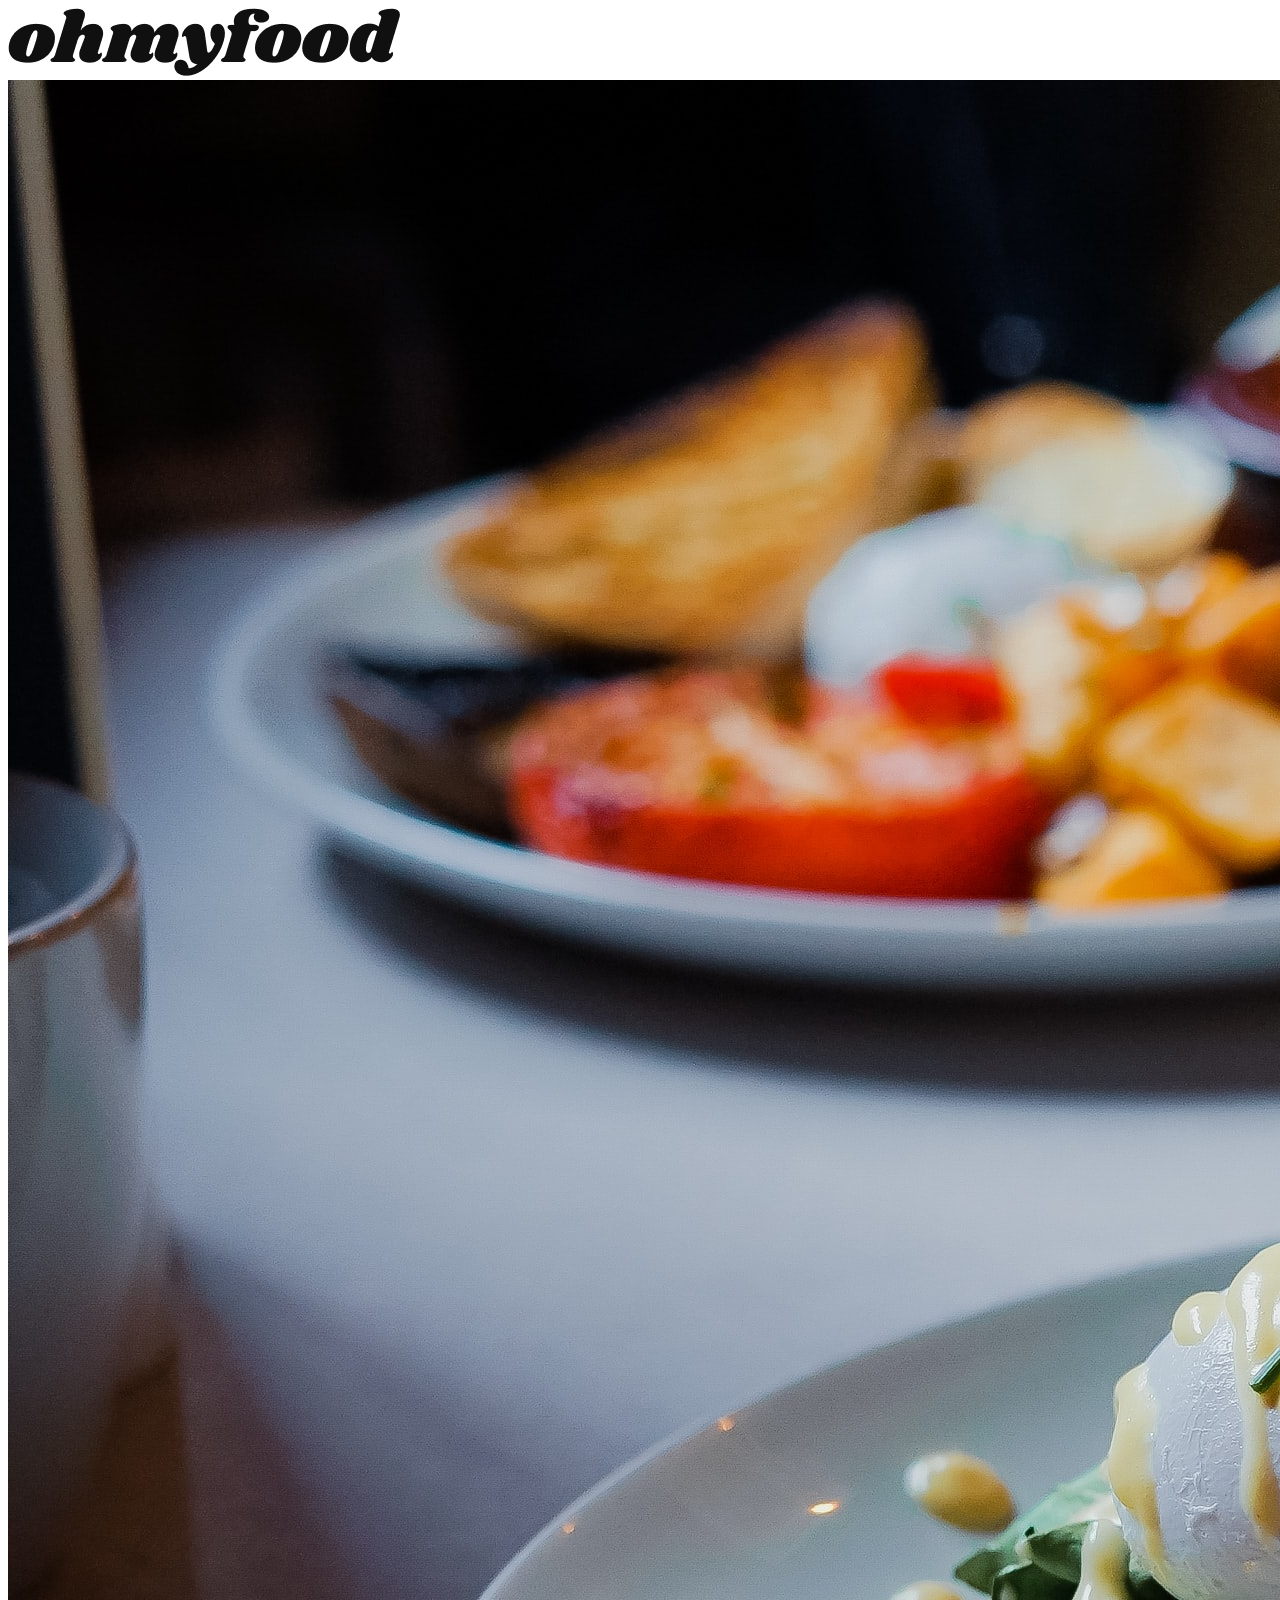
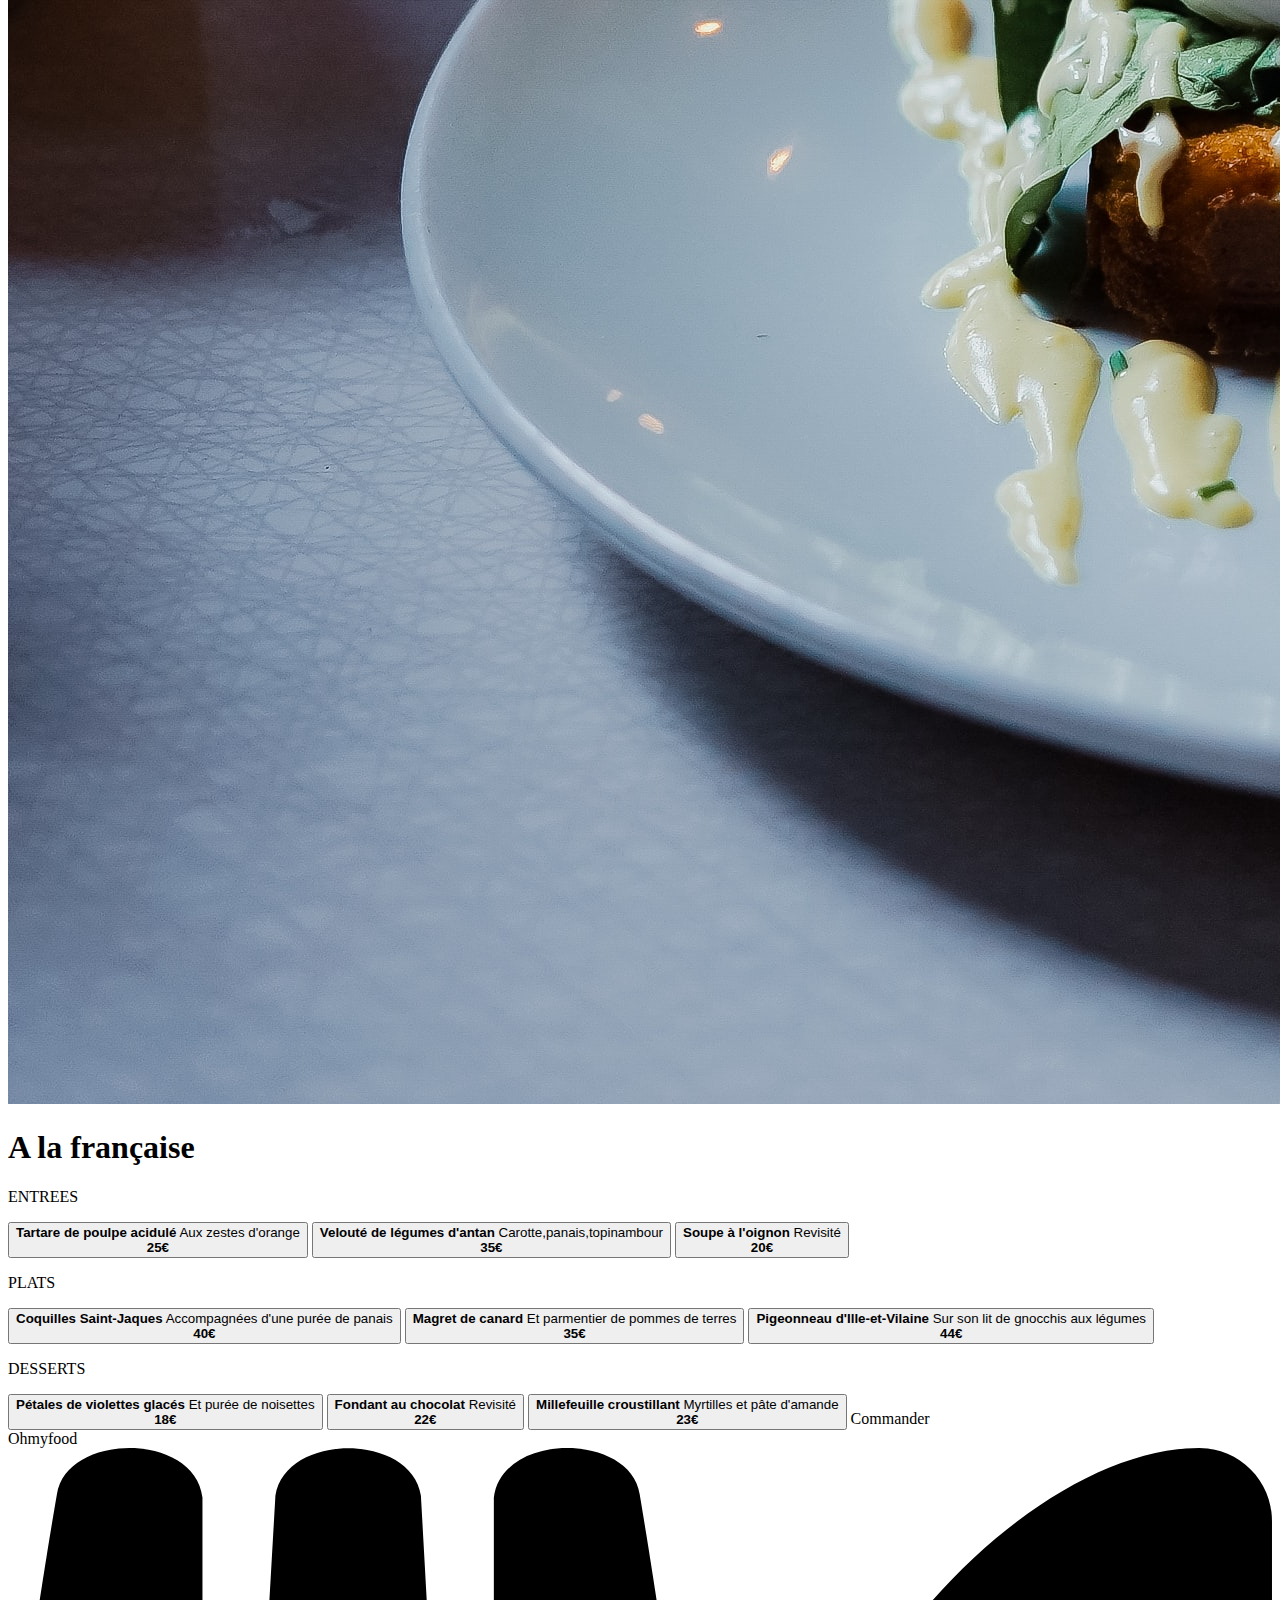
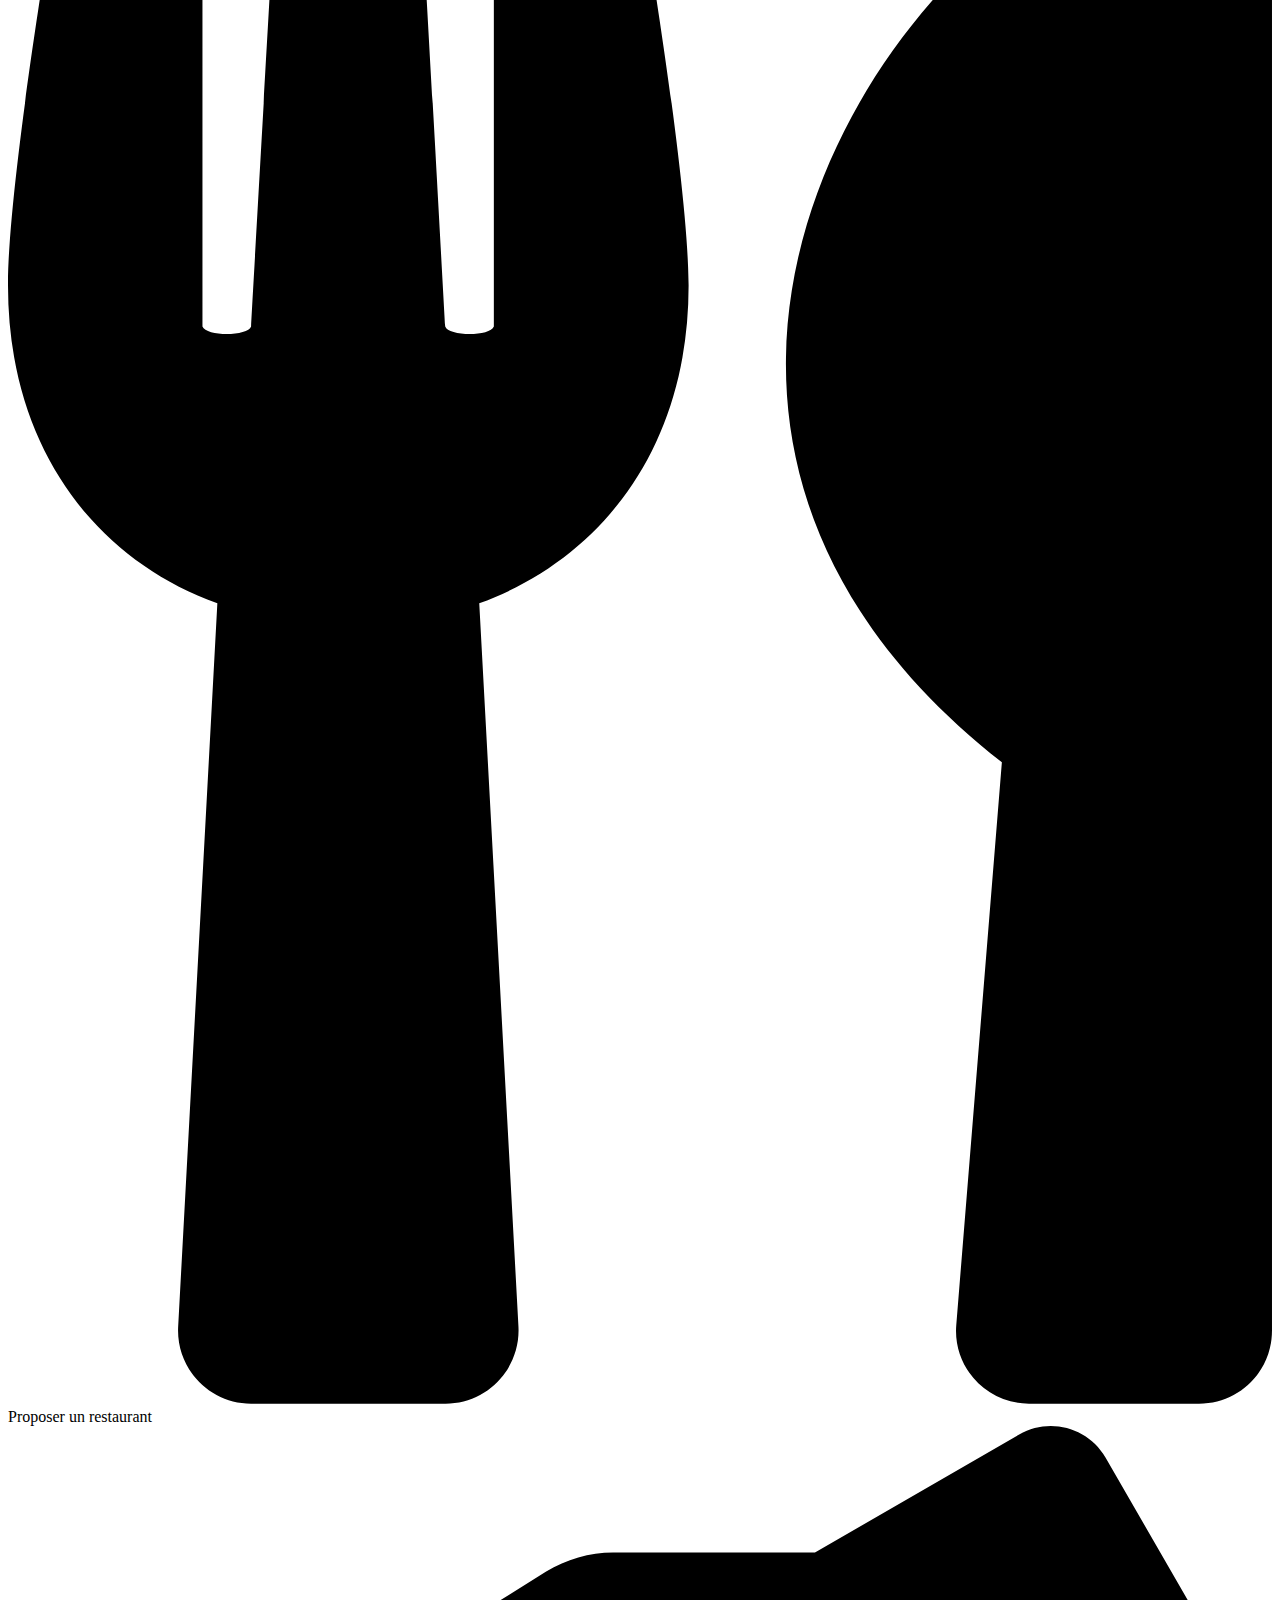
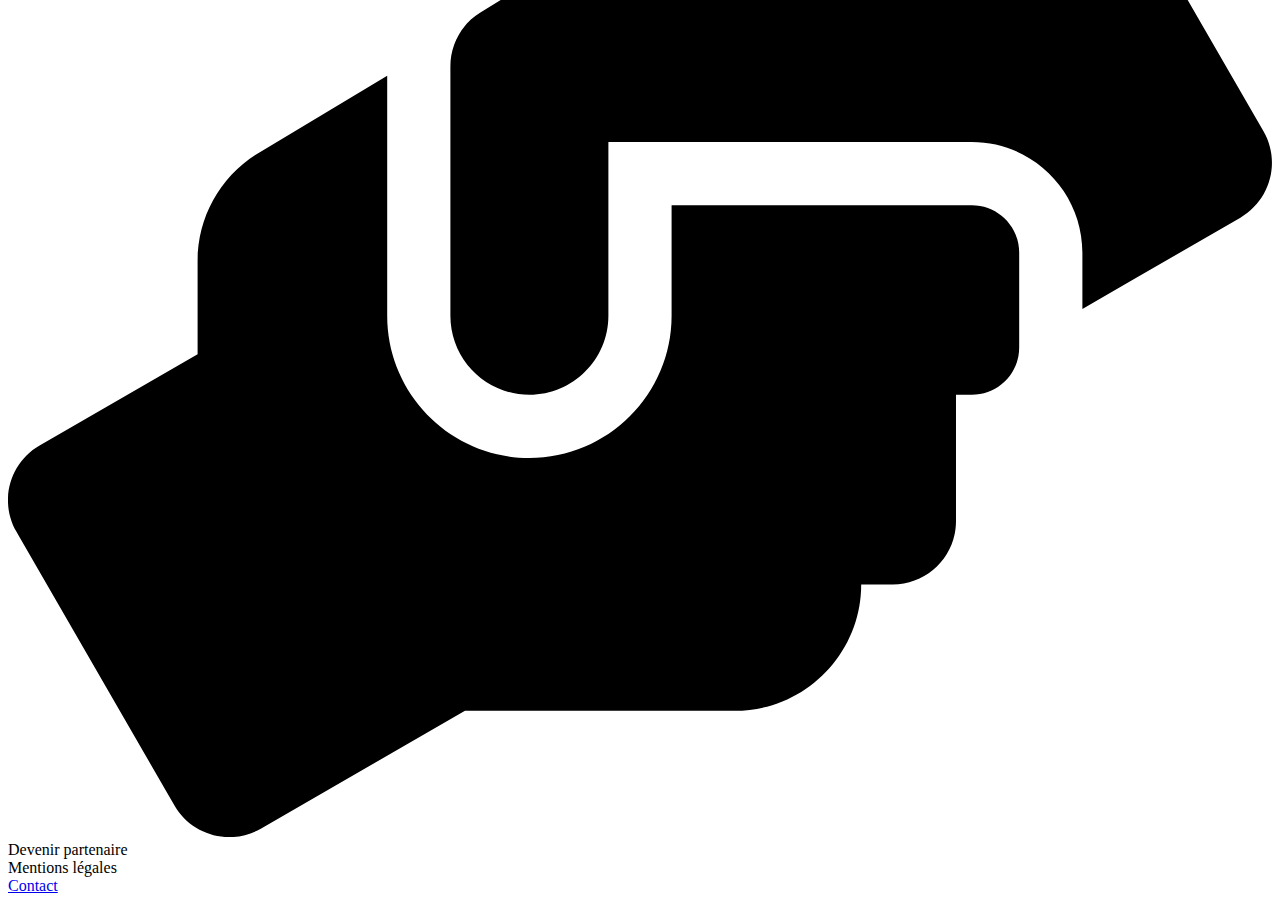
==== restaurants/a-la-francaise.html @ 47cbfc65 "ajout du coeur et margetexte bouton" ====
<!DOCTYPE html>
<html lang="fr">
<head>
<meta charset="UTF-8">
<meta name="viewport" content="width=device-width,initial-scale=1.0">
<link rel="preconnect" href="https://fonts.googleapis.com">
<link rel="preconnect" href="https://fonts.gstatic.com" crossorigin>
<link href="https://fonts.googleapis.com/css2?family=Roboto&family=Shrikhand&display=swap" rel="stylesheet">
<link rel="stylesheet" href="carte-restaurant.css" />
<title>a-la-française</title>
</head>
<body>
    <header>
        <div class="logo1"><img src="images2/ohmyfood.png" alt="logo-ohmyfood"></div>  
        <div><img src="images2/toa-heftiba-DQKerTsQwi0-unsplash.jpg" class="img1"></div>
    </header>
    <main class="container1">
        <section>
            <div>
           <h1>A la française</h1>
           <p>ENTREES</p>
           <button>
               <div>
               <span class="margetext"><strong>Tartare de poulpe acidulé</strong></span>
               <span class="margetext">Aux zestes d'orange</span>
               </div>
               <span class="prix"><strong>25€</strong></span>
           </button>
           <button>
               <div>
               <span class="margetext"><strong>Velouté de légumes d'antan</strong></span>
               <span class="margetext">Carotte,panais,topinambour</span>
               </div>
               <span class="prix"><strong>35€</strong></span>
           </button>
           <button>
               <div>
               <span class="margetext"><strong>Soupe à l'oignon</strong></span>
               <span class="margetext">Revisité</span>
           </div>
               <span class="prix"><strong>20€</strong></span>
           </button>
           </div>
               <div>
               <p>PLATS</p>
               <button>
                   <div>
                <span class="margetext"><strong>Coquilles Saint-Jaques</strong></span>
                <span class="margetext">Accompagnées d'une purée de panais</span>
            </div>
                <span class="prix"><strong>40€</strong></span>
            </button>
            <button>
                <div>
                <span class="margetext"><strong>Magret de canard</strong></span>
                <span class="magetext">Et parmentier de pommes de terres</span>
            </div>
                <span class="prix"><strong>35€</strong></span>
            </button>
            <button>
                <div>
                <span class="margetext"><strong>Pigeonneau d'Ille-et-Vilaine</strong></span>
                <span class="margetext">Sur son lit de gnocchis aux légumes</span>
            </div>
                <span class="prix"><strong>44€</strong></span>
            </button>
           </div>
           <p>DESSERTS</p>
           <button>
            <div>
            <span class="margetext"><strong>Pétales de violettes glacés</strong></span>
            <span class="margetext">Et purée de noisettes</span>
        </div>
            <span class="prix"><strong>18€</strong></span>
        </button>
        <button>
            <div>
            <span class="margetext"><strong>Fondant au chocolat</strong></span>
            <span class="margetext">Revisité</span>
        </div>
            <span class="prix"><strong>22€</strong></span>
        </button>
        <button>
            <div>
            <span class="margetext"><strong>Millefeuille croustillant</strong></span>
            <span class="margetext">Myrtilles et pâte d'amande</span>
            </div>
            <span class="prix"><strong>23€</strong></span>
        </button>
        <span class="boutton">Commander</span>
    </section>
    <footer>
        <div class="bas-page">
        <span class="font-logo">Ohmyfood</span>
        <div>
            <span><svg class="icone" aria-hidden="true" focusable="false" data-prefix="fas" data-icon="utensils" class="svg-inline--fa fa-utensils fa-w-13" role="img" xmlns="http://www.w3.org/2000/svg" viewBox="0 0 416 512"><path fill="currentColor" d="M207.9 15.2c.8 4.7 16.1 94.5 16.1 128.8 0 52.3-27.8 89.6-68.9 104.6L168 486.7c.7 13.7-10.2 25.3-24 25.3H80c-13.7 0-24.7-11.5-24-25.3l12.9-238.1C27.7 233.6 0 196.2 0 144 0 109.6 15.3 19.9 16.1 15.2 19.3-5.1 61.4-5.4 64 16.3v141.2c1.3 3.4 15.1 3.2 16 0 1.4-25.3 7.9-139.2 8-141.8 3.3-20.8 44.7-20.8 47.9 0 .2 2.7 6.6 116.5 8 141.8.9 3.2 14.8 3.4 16 0V16.3c2.6-21.6 44.8-21.4 48-1.1zm119.2 285.7l-15 185.1c-1.2 14 9.9 26 23.9 26h56c13.3 0 24-10.7 24-24V24c0-13.2-10.7-24-24-24-82.5 0-221.4 178.5-64.9 300.9z"></path></svg></span>
            <span>Proposer un restaurant</span>
        </div>
        <div>
            <span><svg class="icone" aria-hidden="true" focusable="false" data-prefix="fas" data-icon="hands-helping" class="svg-inline--fa fa-hands-helping fa-w-20" role="img" xmlns="http://www.w3.org/2000/svg" viewBox="0 0 640 512"><path fill="currentColor" d="M488 192H336v56c0 39.7-32.3 72-72 72s-72-32.3-72-72V126.4l-64.9 39C107.8 176.9 96 197.8 96 220.2v47.3l-80 46.2C.7 322.5-4.6 342.1 4.3 357.4l80 138.6c8.8 15.3 28.4 20.5 43.7 11.7L231.4 448H368c35.3 0 64-28.7 64-64h16c17.7 0 32-14.3 32-32v-64h8c13.3 0 24-10.7 24-24v-48c0-13.3-10.7-24-24-24zm147.7-37.4L555.7 16C546.9.7 527.3-4.5 512 4.3L408.6 64H306.4c-12 0-23.7 3.4-33.9 9.7L239 94.6c-9.4 5.8-15 16.1-15 27.1V248c0 22.1 17.9 40 40 40s40-17.9 40-40v-88h184c30.9 0 56 25.1 56 56v28.5l80-46.2c15.3-8.9 20.5-28.4 11.7-43.7z"></path></svg></span>
            <span>Devenir partenaire</span>
        </div>
        <div>
        <span>Mentions légales</span>
        </div>
        <div>
        <a href="mailto:contact@ohmyfood.com">Contact</a>
        </div>
      </div>
</footer>
</main>
</body>
---- restaurants/carte-restaurant.css ----
@media all and (max-width: 768px){
    *{
       box-sizing: border-box;
    }
    
    html, body{
       font-family:"Roboto" ,sans-serif;
       font-size:18px;
       margin:0;
       padding:0;
       flex-direction:column;
    }
    .logo1{
      display:flex;
      justify-content: center;
      margin:0 auto;
      height:40px;
      margin-top:10px;
      margin-bottom:10px;
   }
   .img1{
      width:100%;
      height:300px;
      object-fit: cover;
   }
   .container1{
      width:100%;
      height:1300px;
      background-color:#F2F2F2;
      border-radius:50px 50px 0 0;
      transform:translateY(-50px);
   }
    h1{
       padding-top:30px;
       margin-top:0px;
       margin-left:20px;
       font-family:"shrikhand", cursive;
    }
    
    p{
       border-bottom:solid 3px #99E2D0 ;
       width:40px;
       margin-left:20px;

    }
    button{
       display:inline-block;
       height:70px;
       width:95%;
       background-color:#ffffff;
       margin-top:10px;
       border-radius: 10px;
       border:none;
       margin-left:10px;
       font-family:"Roboto",sans-serif;
       font-size:16px;
    }
    button div{
       color:black;
       display:inline-block;
       font-size:16px;
    
    }
    .margetext{
       display:flex;
       justify-content:flex-start;
       align-items:center;
       width:340px;
    }
      .prix{
         display:flex;
         justify-content:flex-end;
         align-items:center;
         font-size:16px;
         margin-top:-22px;
         margin-right:10px;
      }
   .boutton{
      display:flex;
      justify-content:center;
      align-items:center;
      width:220px;
      height:50px;
      color:#ffffff;
      border-radius:30px;
      background-image: linear-gradient(to right top, #9356dc, #b35cdc, #cf64dc, #e86edb, #ff79da); 
      margin:0 auto;
      position:relative;
      cursor:pointer;
      margin-top:40px;
      margin-bottom:80px;
      }
/*footer*/
footer{
   height:200px;
   background-color:#424242;
}
.font-logo{
   display:flex;
   font-family: "Shrikhand", cursive;
   margin-bottom:20px;
}
.bas-page{
   padding-left:20px;
   color:#ffffff;
   padding-top:20px;
}

.icone{
   width:18px;
   height:18px;
}
footer a{
   color:#ffffff;
   text-decoration:none;
}   
 }
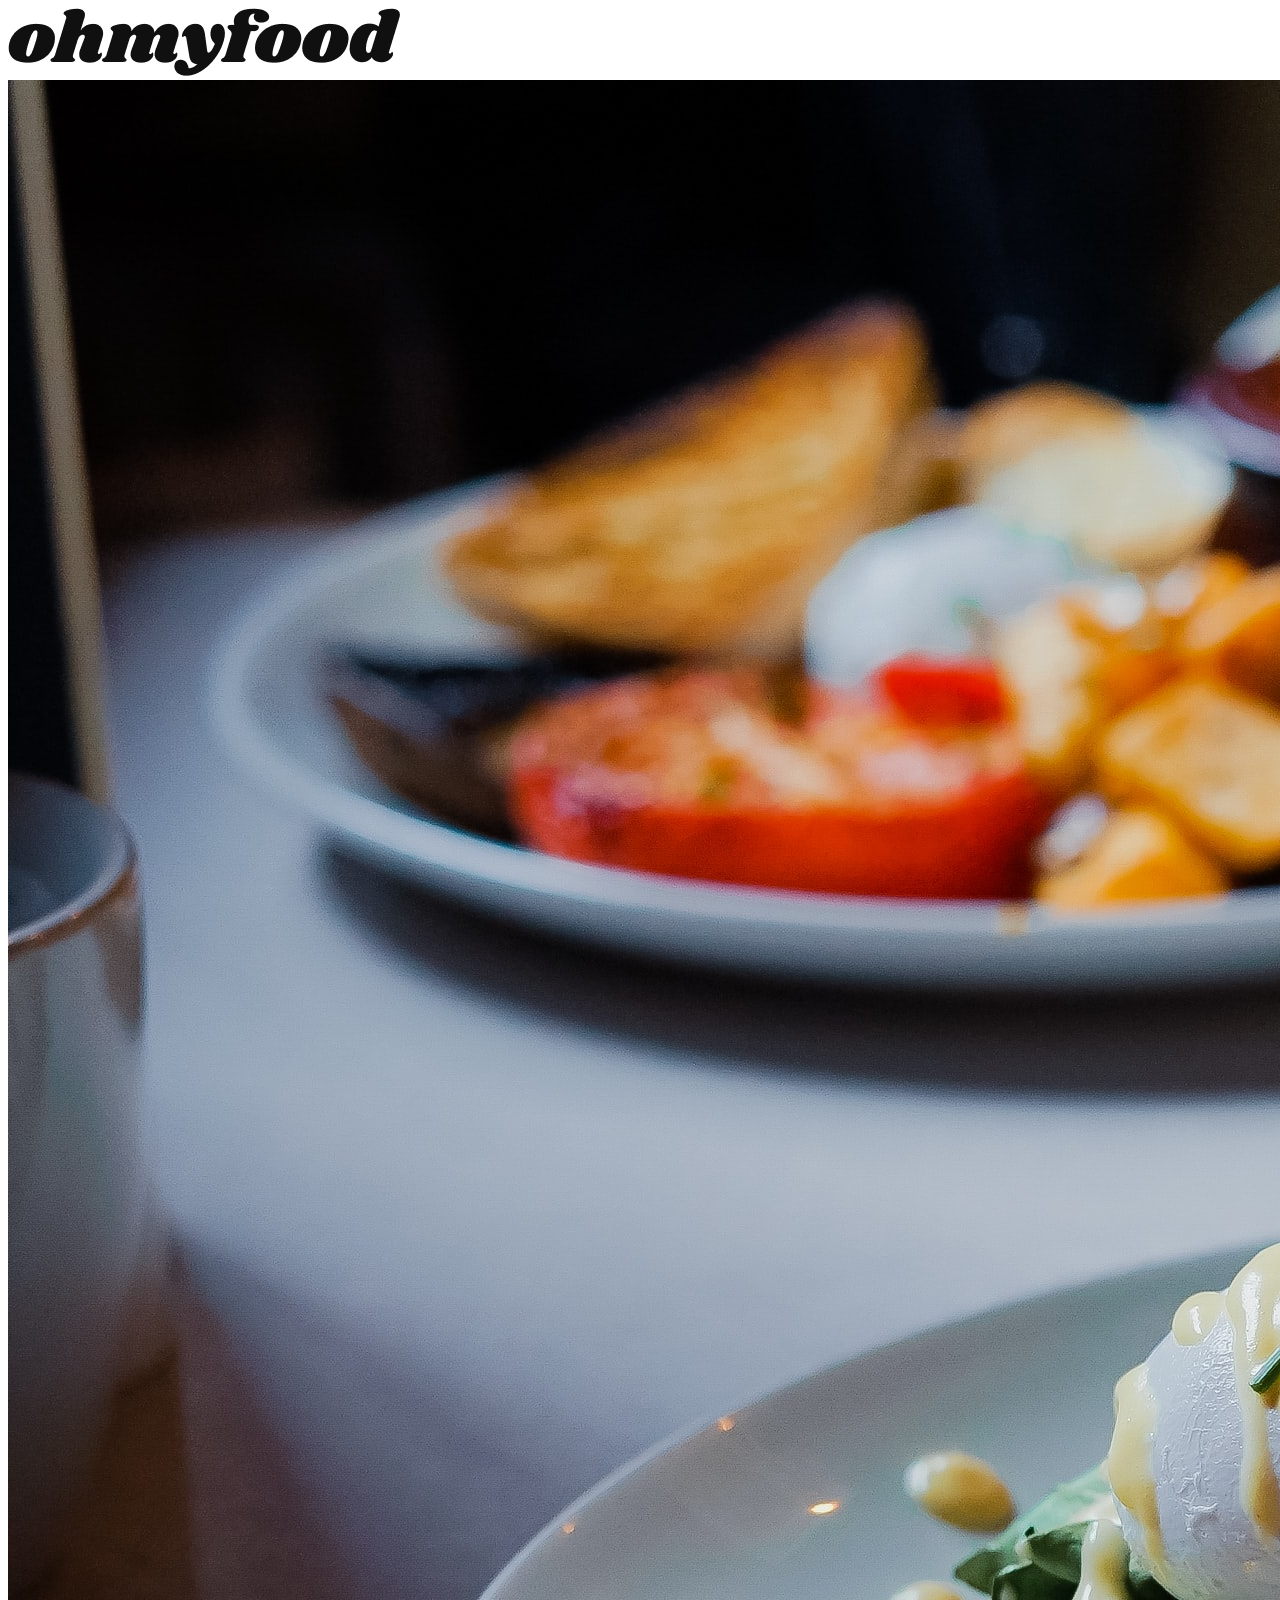
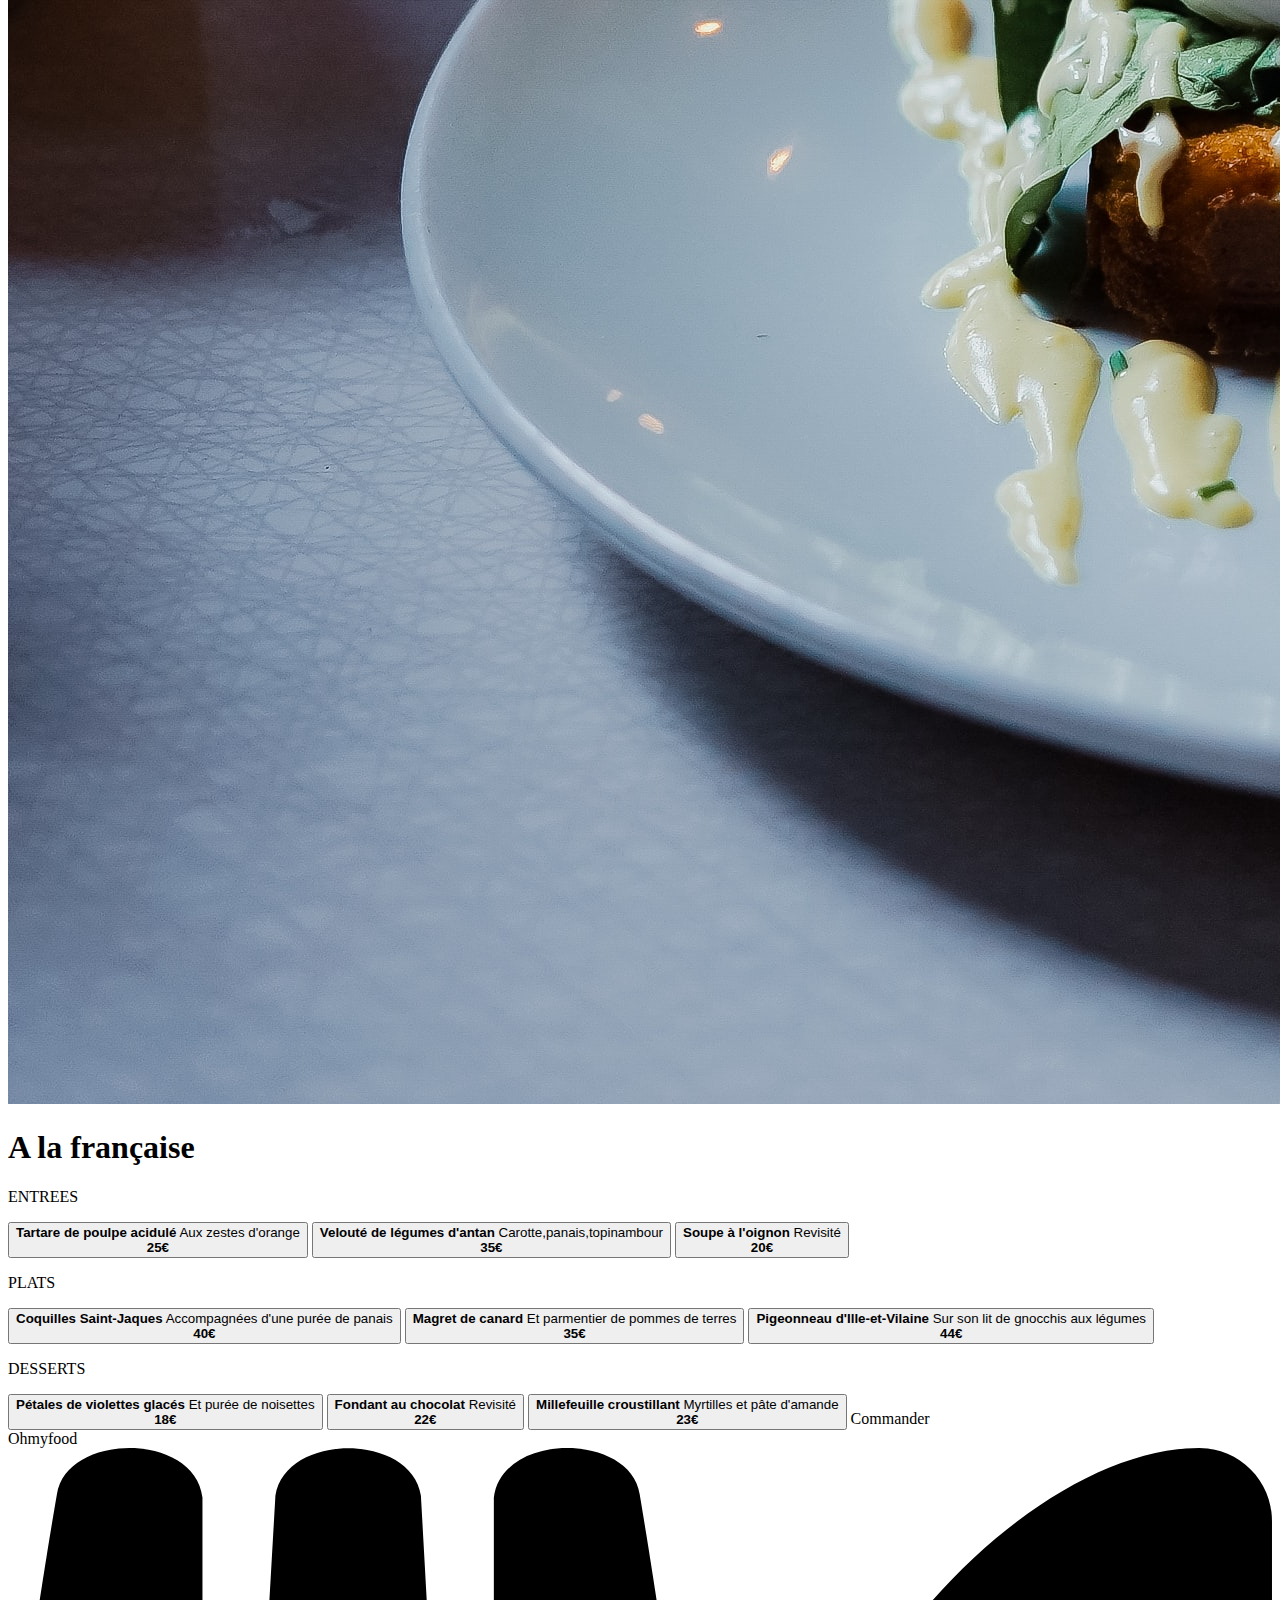
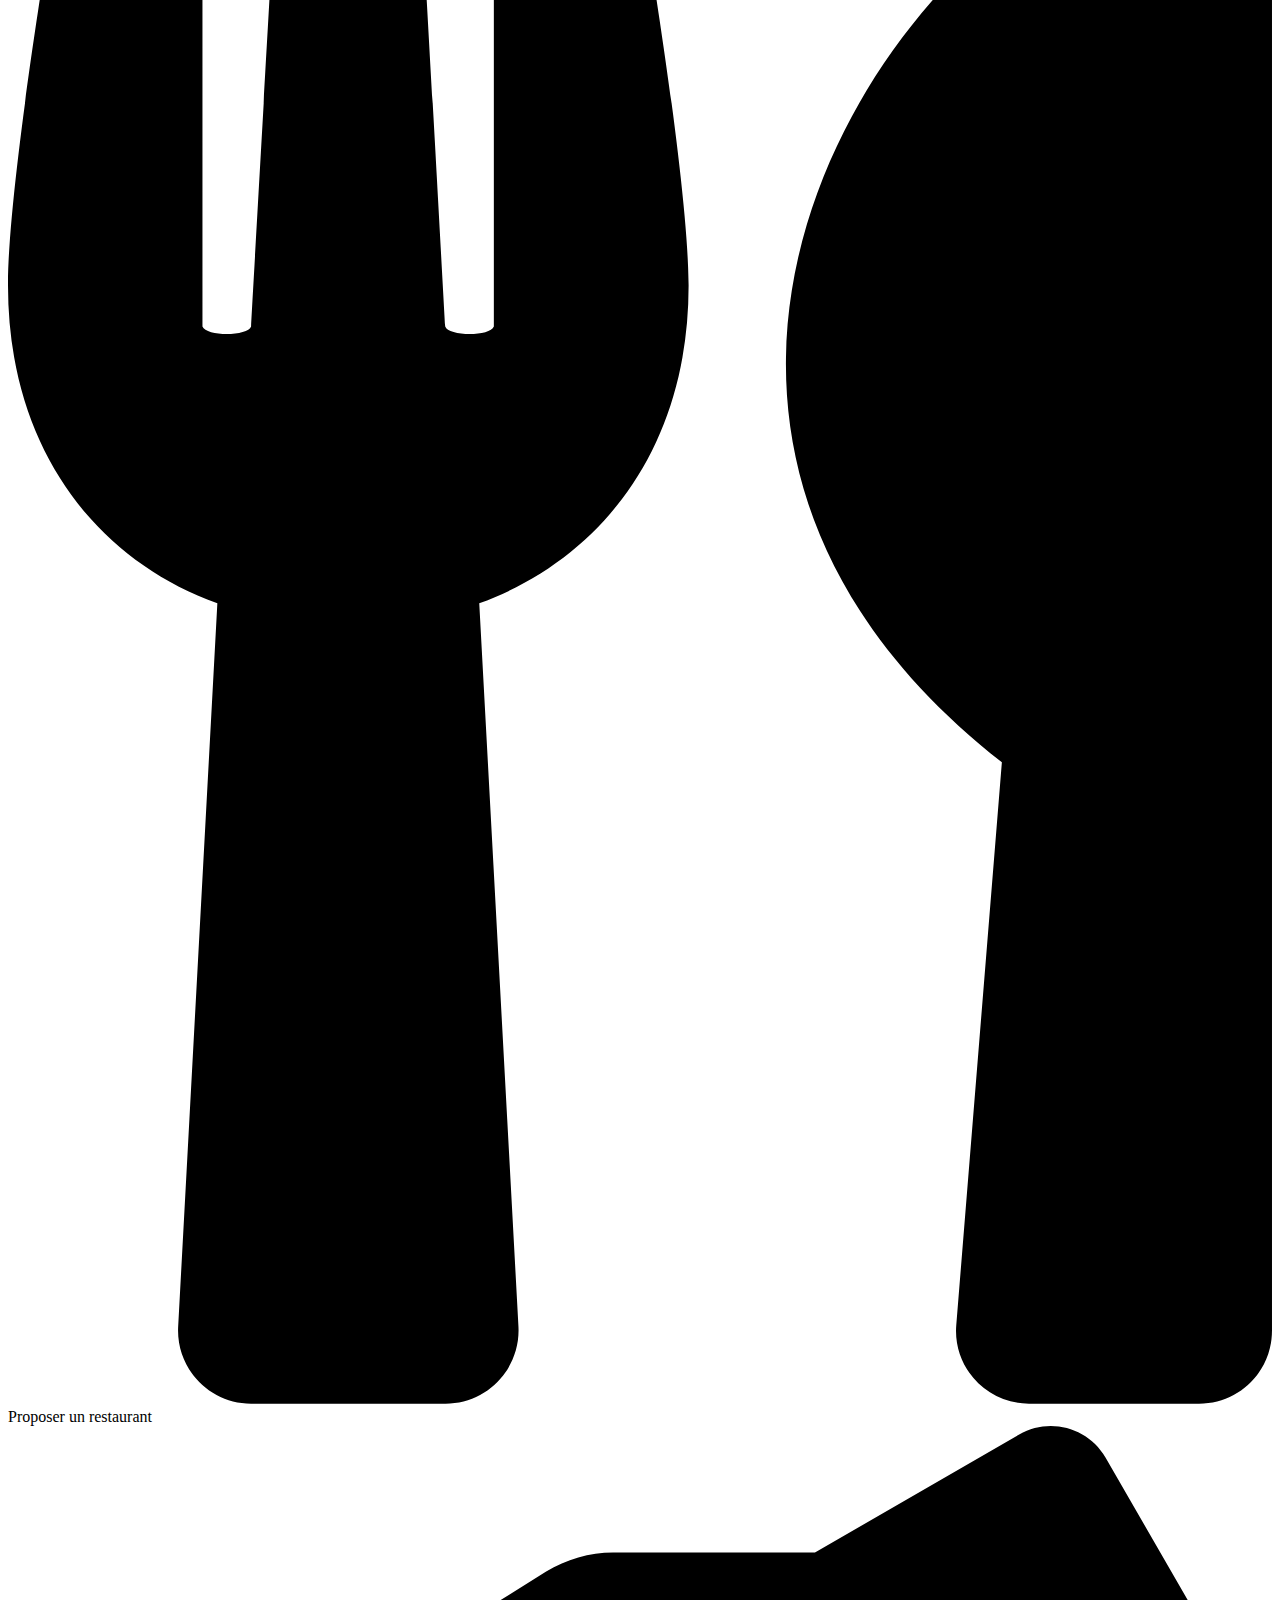
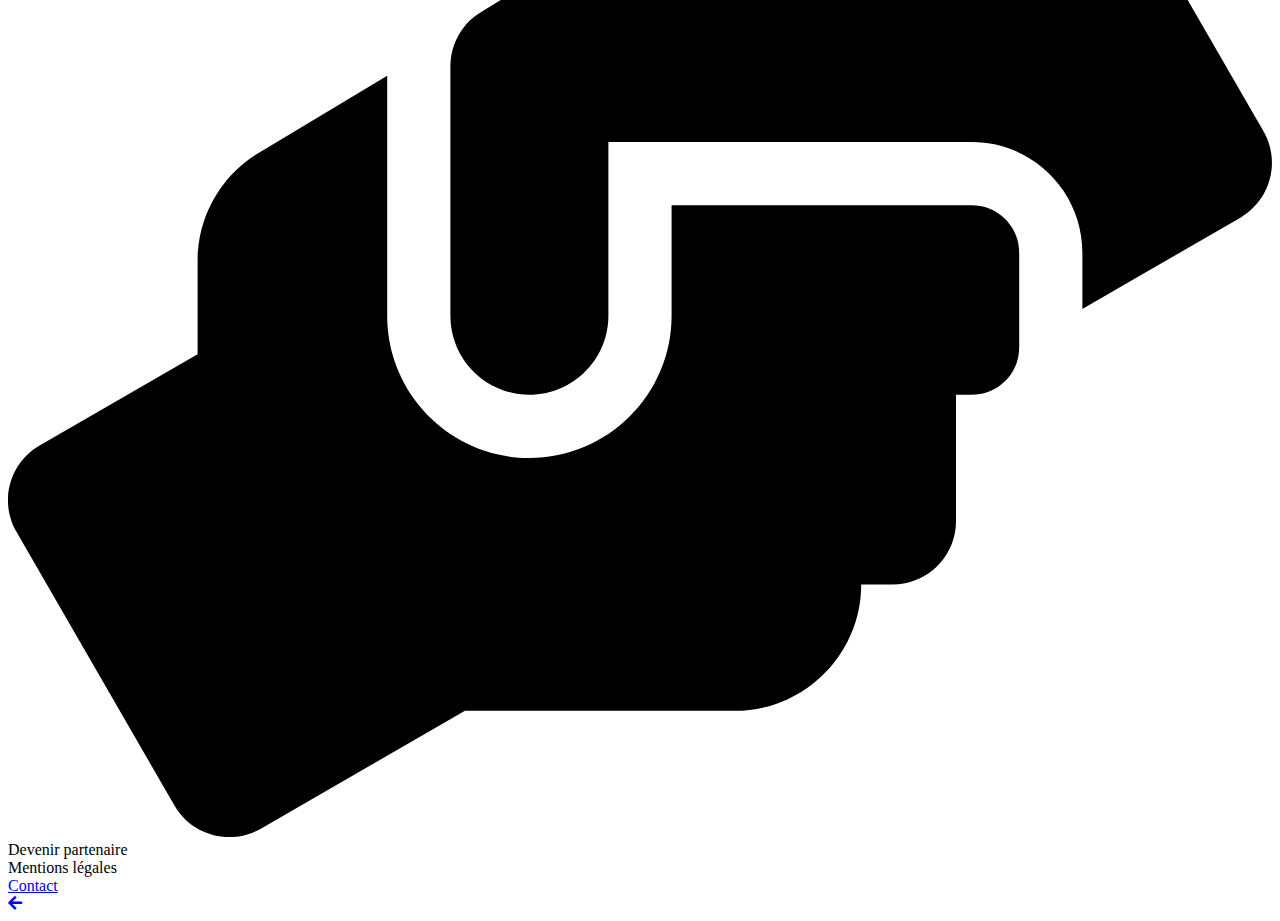
==== commit 41da117f: "modif css" ====
--- a/restaurants/a-la-francaise.html
+++ b/restaurants/a-la-francaise.html
@@ -6,7 +6,7 @@
 <link rel="preconnect" href="https://fonts.googleapis.com">
 <link rel="preconnect" href="https://fonts.gstatic.com" crossorigin>
 <link href="https://fonts.googleapis.com/css2?family=Roboto&family=Shrikhand&display=swap" rel="stylesheet">
-<link rel="stylesheet" href="carte-restaurant.css" />
+<link rel="stylesheet" href="css/carte-restaurant.css" />
 <title>a-la-française</title>
 </head>
 <body>
@@ -109,4 +109,6 @@
       </div>
 </footer>
 </main>
+<link rel="stylesheet" href="https://use.fontawesome.com/releases/v5.15.4/css/all.css" ><a href="index.html">
+<div id="toLeft"><i class="fa fa-arrow-left"></i></div>
 </body>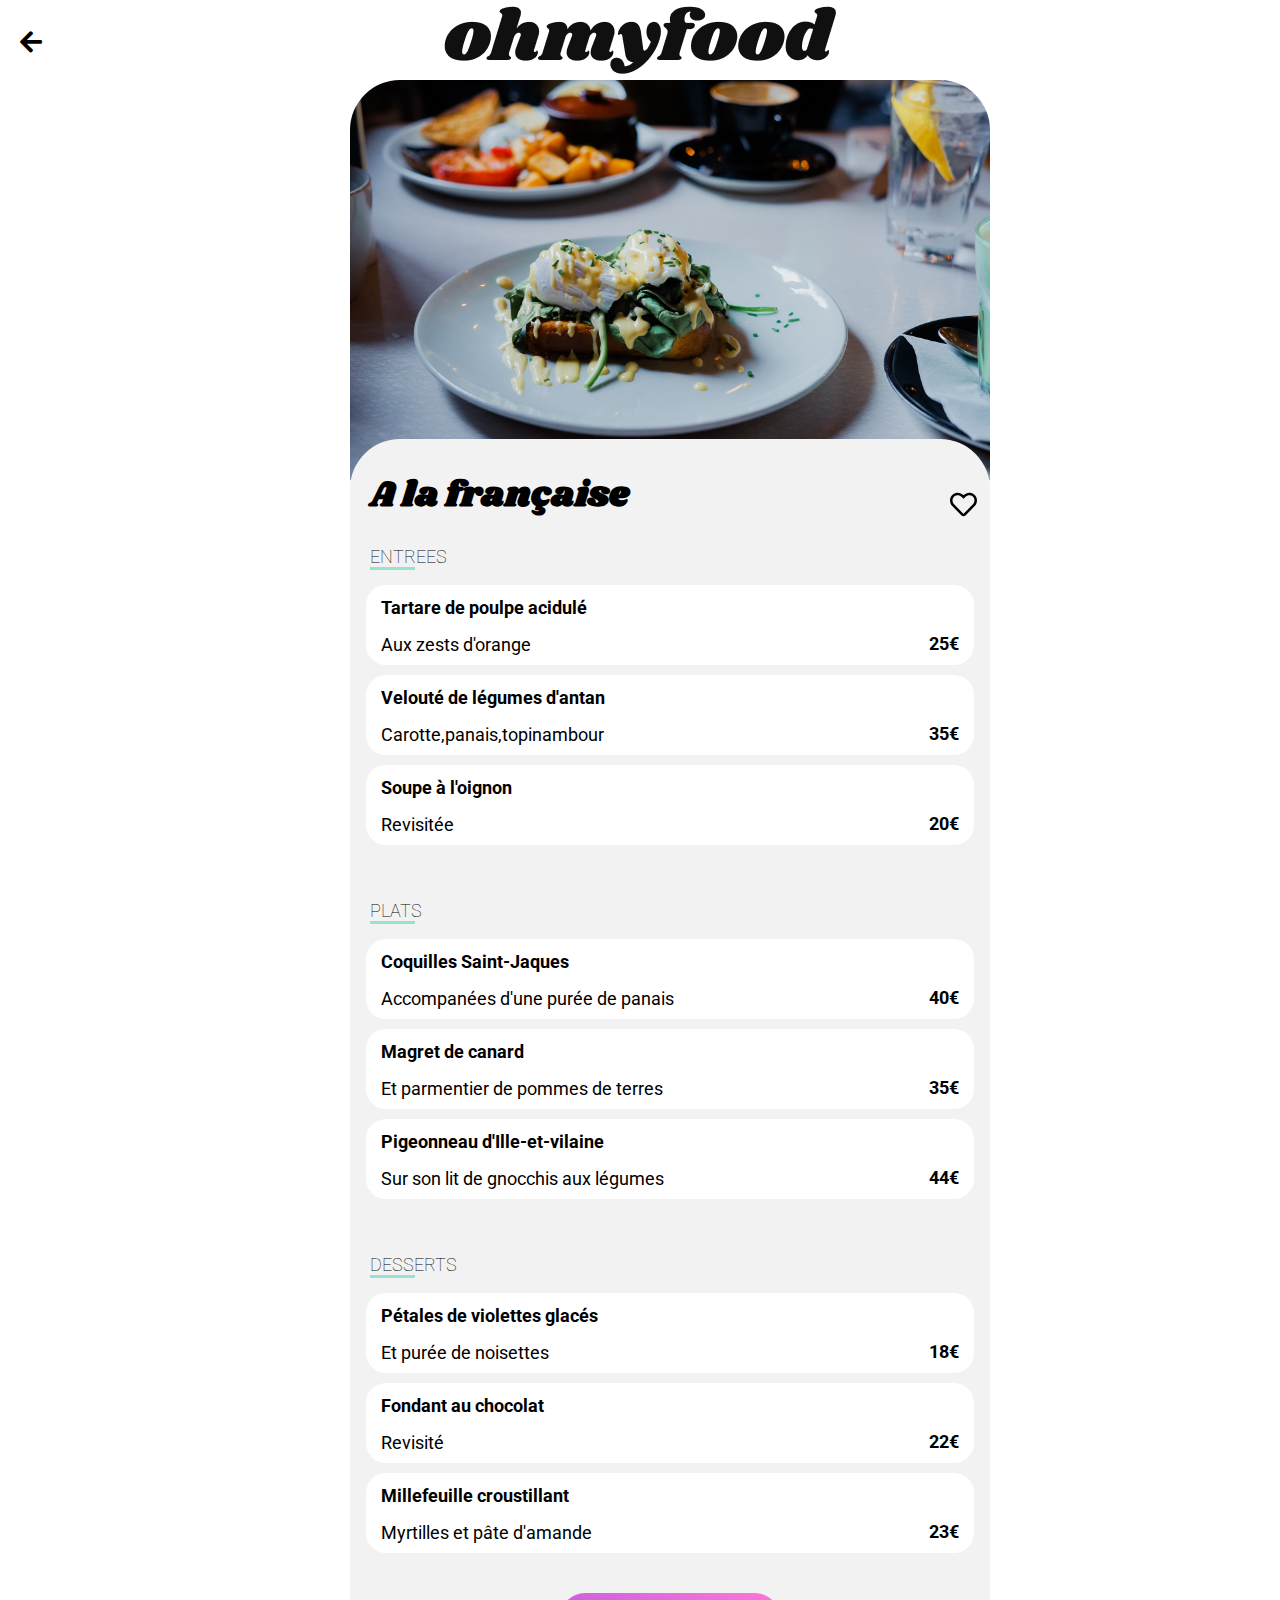
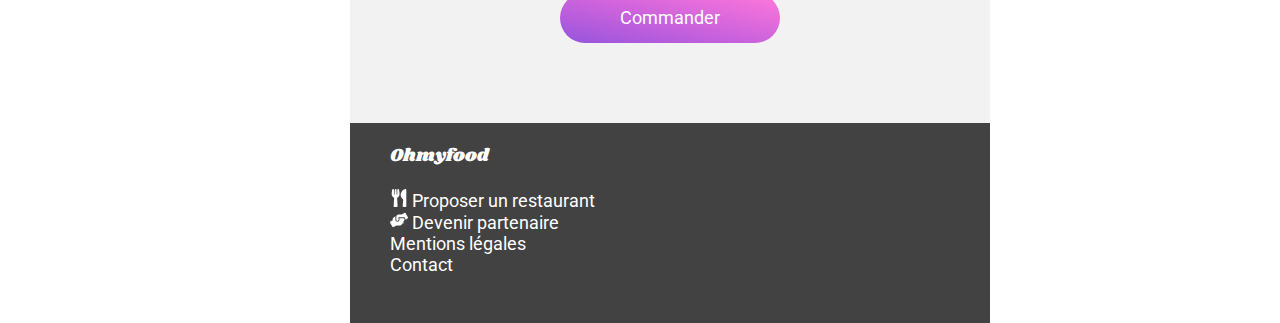
==== commit 9400f109: "code apparition progressive des cartes restaurants" ====
--- a/restaurants/a-la-francaise.html
+++ b/restaurants/a-la-francaise.html
@@ -6,11 +6,16 @@
 <link rel="preconnect" href="https://fonts.googleapis.com">
 <link rel="preconnect" href="https://fonts.gstatic.com" crossorigin>
 <link href="https://fonts.googleapis.com/css2?family=Roboto&family=Shrikhand&display=swap" rel="stylesheet">
-<link rel="stylesheet" href="css/carte-restaurant.css" />
+<link rel="stylesheet" href="https://use.fontawesome.com/releases/v5.15.4/css/all.css">
+<link rel="stylesheet" href="restaurant.css">
+<link rel="stylesheet" href="menu.css">
 <title>a-la-française</title>
 </head>
 <body>
     <header>
+        <a href="../index.html" id="toLeft">
+            <i class="fa fa-arrow-left"></i>
+         </a>
         <div class="logo1"><img src="images2/ohmyfood.png" alt="logo-ohmyfood"></div>  
         <div><img src="images2/toa-heftiba-DQKerTsQwi0-unsplash.jpg" class="img1"></div>
     </header>
@@ -18,75 +23,97 @@
         <section>
             <div>
            <h1>A la française</h1>
-           <p>ENTREES</p>
-           <button>
-               <div>
-               <span class="margetext"><strong>Tartare de poulpe acidulé</strong></span>
-               <span class="margetext">Aux zestes d'orange</span>
-               </div>
-               <span class="prix"><strong>25€</strong></span>
-           </button>
-           <button>
-               <div>
-               <span class="margetext"><strong>Velouté de légumes d'antan</strong></span>
-               <span class="margetext">Carotte,panais,topinambour</span>
-               </div>
-               <span class="prix"><strong>35€</strong></span>
-           </button>
-           <button>
-               <div>
-               <span class="margetext"><strong>Soupe à l'oignon</strong></span>
-               <span class="margetext">Revisité</span>
-           </div>
-               <span class="prix"><strong>20€</strong></span>
-           </button>
-           </div>
-               <div>
-               <p>PLATS</p>
-               <button>
-                   <div>
-                <span class="margetext"><strong>Coquilles Saint-Jaques</strong></span>
-                <span class="margetext">Accompagnées d'une purée de panais</span>
+           <div class="restaurants__figcaption__like">
+            <div class="restaurants__figcaption__like__emptyheart">
+                <!-- svg coeur vide -->
+    <svg aria-hidden="true" focusable="false" data-prefix="far" data-icon="heart-main" class="heart-main svg-inline--fa fa-heart fa-w-16" role="img" xmlns="http://www.w3.org/2000/svg" viewBox="0 0 512 512"><path fill="currentColor" d="M458.4 64.3C400.6 15.7 311.3 23 256 79.3 200.7 23 111.4 15.6 53.6 64.3-21.6 127.6-10.6 230.8 43 285.5l175.4 178.7c10 10.2 23.4 15.9 37.6 15.9 14.3 0 27.6-5.6 37.6-15.8L469 285.6c53.5-54.7 64.7-157.9-10.6-221.3zm-23.6 187.5L259.4 430.5c-2.4 2.4-4.4 2.4-6.8 0L77.2 251.8c-36.5-37.2-43.9-107.6 7.3-150.7 38.9-32.7 98.9-27.8 136.5 10.5l35 35.7 35-35.7c37.8-38.5 97.8-43.2 136.5-10.6 51.1 43.1 43.5 113.9 7.3 150.8z"></path></svg>
+    <!--  -->
+         </div>
+<div class="restaurants__figcaption__like__fullheart">
+    <!-- svg coeur dégradé -->
+    <svg aria-hidden="true" focusable="false" data-prefix="far" data-icon="heart-background" class="heart-background svg-inline--fa fa-heart fa-w-16" role="img" xmlns="http://www.w3.org/2000/svg" viewBox="0 0 512 512">
+        <defs>
+            <linearGradient id="gradient-fill" x1="0" y1="0" x2="800" y2="0" gradientUnits="userSpaceOnUse">
+              <stop offset="0" stop-color="#9356dc" />
+              <stop offset="0.25" stop-color="#a85adc" />
+              <stop offset="0.5" stop-color="#cf64dc" />
+              <stop offset="0.75" stop-color="#f172da" />
+              <stop offset="1" stop-color="#ff79da" />
+            </linearGradient>
+          </defs>
+          <path fill="url(#gradient-fill) #9356dc" d="M462.3 62.6C407.5 15.9 326 24.3 275.7 76.2L256 96.5l-19.7-20.3C186.1 24.3 104.5 15.9 49.7 62.6c-62.8 53.6-66.1 149.8-9.9 207.9l193.5 199.8c12.5 12.9 32.8 12.9 45.3 0l193.5-199.8c56.3-58.1 53-154.3-9.8-207.9z"></path>
+        </svg>
+        <!--  -->
+    </div>
+    </div>
+    </div>
+    <div class="vignets">
+         <h2>ENTREES</h2>
+         <div class="progress-bar"></div>
+         <div class="card">
+             <h3>Tartare de poulpe acidulé</h3>
+             <p>Aux zests d'orange</p>
+             <div><svg aria-hidden="true" focusable="false" data-prefix="fas" data-icon="check-circle" class="svg-inline--fa fa-check-circle fa-w-16" role="img" xmlns="http://www.w3.org/2000/svg" viewBox="0 0 512 512"><path fill="#FFFFFF" d="M504 256c0 136.967-111.033 248-248 248S8 392.967 8 256 119.033 8 256 8s248 111.033 248 248zM227.314 387.314l184-184c6.248-6.248 6.248-16.379 0-22.627l-22.627-22.627c-6.248-6.249-16.379-6.249-22.628 0L216 308.118l-70.059-70.059c-6.248-6.248-16.379-6.248-22.628 0l-22.627 22.627c-6.248 6.248-6.248 16.379 0 22.627l104 104c6.249 6.249 16.379 6.249 22.628.001z"></path></svg></div> 
+             <span><strong>25€</strong></span>
             </div>
-                <span class="prix"><strong>40€</strong></span>
-            </button>
-            <button>
-                <div>
-                <span class="margetext"><strong>Magret de canard</strong></span>
-                <span class="magetext">Et parmentier de pommes de terres</span>
-            </div>
-                <span class="prix"><strong>35€</strong></span>
-            </button>
-            <button>
-                <div>
-                <span class="margetext"><strong>Pigeonneau d'Ille-et-Vilaine</strong></span>
-                <span class="margetext">Sur son lit de gnocchis aux légumes</span>
-            </div>
-                <span class="prix"><strong>44€</strong></span>
-            </button>
-           </div>
-           <p>DESSERTS</p>
-           <button>
-            <div>
-            <span class="margetext"><strong>Pétales de violettes glacés</strong></span>
-            <span class="margetext">Et purée de noisettes</span>
-        </div>
-            <span class="prix"><strong>18€</strong></span>
-        </button>
-        <button>
-            <div>
-            <span class="margetext"><strong>Fondant au chocolat</strong></span>
-            <span class="margetext">Revisité</span>
-        </div>
-            <span class="prix"><strong>22€</strong></span>
-        </button>
-        <button>
-            <div>
-            <span class="margetext"><strong>Millefeuille croustillant</strong></span>
-            <span class="margetext">Myrtilles et pâte d'amande</span>
-            </div>
-            <span class="prix"><strong>23€</strong></span>
-        </button>
+         <div class="card">
+             <h3>Velouté de légumes d'antan</h3>
+             <p>Carotte,panais,topinambour</p>
+             <div><svg aria-hidden="true" focusable="false" data-prefix="fas" data-icon="check-circle" class="svg-inline--fa fa-check-circle fa-w-16" role="img" xmlns="http://www.w3.org/2000/svg" viewBox="0 0 512 512"><path fill="#FFFFFF" d="M504 256c0 136.967-111.033 248-248 248S8 392.967 8 256 119.033 8 256 8s248 111.033 248 248zM227.314 387.314l184-184c6.248-6.248 6.248-16.379 0-22.627l-22.627-22.627c-6.248-6.249-16.379-6.249-22.628 0L216 308.118l-70.059-70.059c-6.248-6.248-16.379-6.248-22.628 0l-22.627 22.627c-6.248 6.248-6.248 16.379 0 22.627l104 104c6.249 6.249 16.379 6.249 22.628.001z"></path></svg></div> 
+             <span><strong>35€</strong></span>
+             </div>
+         <div class="card">
+            <h3>Soupe à l'oignon</h3>
+            <p>Revisitée</p>
+            <div><svg aria-hidden="true" focusable="false" data-prefix="fas" data-icon="check-circle" class="svg-inline--fa fa-check-circle fa-w-16" role="img" xmlns="http://www.w3.org/2000/svg" viewBox="0 0 512 512"><path fill="#FFFFFF" d="M504 256c0 136.967-111.033 248-248 248S8 392.967 8 256 119.033 8 256 8s248 111.033 248 248zM227.314 387.314l184-184c6.248-6.248 6.248-16.379 0-22.627l-22.627-22.627c-6.248-6.249-16.379-6.249-22.628 0L216 308.118l-70.059-70.059c-6.248-6.248-16.379-6.248-22.628 0l-22.627 22.627c-6.248 6.248-6.248 16.379 0 22.627l104 104c6.249 6.249 16.379 6.249 22.628.001z"></path></svg></div> 
+            <span><strong>20€</strong></span>
+               </div> 
+               </div>  
+               <div class="vignets">  
+         <h2>PLATS</h2>
+         <div class="progress-bar">
+         <div class="card">
+             <h3>Coquilles Saint-Jaques</h3>
+            <p>Accompanées d'une purée de panais</p>
+            <div><svg aria-hidden="true" focusable="false" data-prefix="fas" data-icon="check-circle" class="svg-inline--fa fa-check-circle fa-w-16" role="img" xmlns="http://www.w3.org/2000/svg" viewBox="0 0 512 512"><path fill="#FFFFFF" d="M504 256c0 136.967-111.033 248-248 248S8 392.967 8 256 119.033 8 256 8s248 111.033 248 248zM227.314 387.314l184-184c6.248-6.248 6.248-16.379 0-22.627l-22.627-22.627c-6.248-6.249-16.379-6.249-22.628 0L216 308.118l-70.059-70.059c-6.248-6.248-16.379-6.248-22.628 0l-22.627 22.627c-6.248 6.248-6.248 16.379 0 22.627l104 104c6.249 6.249 16.379 6.249 22.628.001z"></path></svg></div> 
+            <span><strong>40€</strong></span>
+               </div>  
+               <div class="card">
+                <h3>Magret de canard</h3>
+                <p>Et parmentier de pommes de terres</p>
+                <div><svg aria-hidden="true" focusable="false" data-prefix="fas" data-icon="check-circle" class="svg-inline--fa fa-check-circle fa-w-16" role="img" xmlns="http://www.w3.org/2000/svg" viewBox="0 0 512 512"><path fill="#FFFFFF" d="M504 256c0 136.967-111.033 248-248 248S8 392.967 8 256 119.033 8 256 8s248 111.033 248 248zM227.314 387.314l184-184c6.248-6.248 6.248-16.379 0-22.627l-22.627-22.627c-6.248-6.249-16.379-6.249-22.628 0L216 308.118l-70.059-70.059c-6.248-6.248-16.379-6.248-22.628 0l-22.627 22.627c-6.248 6.248-6.248 16.379 0 22.627l104 104c6.249 6.249 16.379 6.249 22.628.001z"></path></svg></div> 
+                <span><strong>35€</strong></span>
+                   </div> 
+                    <div class="card">
+                    <h3>Pigeonneau d'Ille-et-vilaine</h3>
+                    <p>Sur son lit de gnocchis aux légumes</p>
+                    <div><svg aria-hidden="true" focusable="false" data-prefix="fas" data-icon="check-circle" class="svg-inline--fa fa-check-circle fa-w-16" role="img" xmlns="http://www.w3.org/2000/svg" viewBox="0 0 512 512"><path fill="#FFFFFF" d="M504 256c0 136.967-111.033 248-248 248S8 392.967 8 256 119.033 8 256 8s248 111.033 248 248zM227.314 387.314l184-184c6.248-6.248 6.248-16.379 0-22.627l-22.627-22.627c-6.248-6.249-16.379-6.249-22.628 0L216 308.118l-70.059-70.059c-6.248-6.248-16.379-6.248-22.628 0l-22.627 22.627c-6.248 6.248-6.248 16.379 0 22.627l104 104c6.249 6.249 16.379 6.249 22.628.001z"></path></svg></div> 
+                    <span><strong>44€</strong></span>
+                       </div>
+                       </div>
+                    </div> 
+                       <div class="vignets"> 
+         <h2>DESSERTS</h2>
+          <div class="card">
+            <h3>Pétales de violettes glacés</h3>
+            <p>Et purée de noisettes</p>
+            <div><svg aria-hidden="true" focusable="false" data-prefix="fas" data-icon="check-circle" class="svg-inline--fa fa-check-circle fa-w-16" role="img" xmlns="http://www.w3.org/2000/svg" viewBox="0 0 512 512"><path fill="#FFFFFF" d="M504 256c0 136.967-111.033 248-248 248S8 392.967 8 256 119.033 8 256 8s248 111.033 248 248zM227.314 387.314l184-184c6.248-6.248 6.248-16.379 0-22.627l-22.627-22.627c-6.248-6.249-16.379-6.249-22.628 0L216 308.118l-70.059-70.059c-6.248-6.248-16.379-6.248-22.628 0l-22.627 22.627c-6.248 6.248-6.248 16.379 0 22.627l104 104c6.249 6.249 16.379 6.249 22.628.001z"></path></svg></div> 
+            <span><strong>18€</strong></span>
+               </div>  
+             <div class="card">
+                <h3>Fondant au chocolat</h3>
+                <p>Revisité</p>
+                <div><svg aria-hidden="true" focusable="false" data-prefix="fas" data-icon="check-circle" class="svg-inline--fa fa-check-circle fa-w-16" role="img" xmlns="http://www.w3.org/2000/svg" viewBox="0 0 512 512"><path fill="#FFFFFF" d="M504 256c0 136.967-111.033 248-248 248S8 392.967 8 256 119.033 8 256 8s248 111.033 248 248zM227.314 387.314l184-184c6.248-6.248 6.248-16.379 0-22.627l-22.627-22.627c-6.248-6.249-16.379-6.249-22.628 0L216 308.118l-70.059-70.059c-6.248-6.248-16.379-6.248-22.628 0l-22.627 22.627c-6.248 6.248-6.248 16.379 0 22.627l104 104c6.249 6.249 16.379 6.249 22.628.001z"></path></svg></div> 
+                <span><strong>22€</strong></span>
+                   </div>   
+                <div class="card">
+                    <h3>Millefeuille croustillant</h3>
+                    <p>Myrtilles et pâte d'amande</p>
+                    <div><svg aria-hidden="true" focusable="false" data-prefix="fas" data-icon="check-circle" class="svg-inline--fa fa-check-circle fa-w-16" role="img" xmlns="http://www.w3.org/2000/svg" viewBox="0 0 512 512"><path fill="#FFFFFF" d="M504 256c0 136.967-111.033 248-248 248S8 392.967 8 256 119.033 8 256 8s248 111.033 248 248zM227.314 387.314l184-184c6.248-6.248 6.248-16.379 0-22.627l-22.627-22.627c-6.248-6.249-16.379-6.249-22.628 0L216 308.118l-70.059-70.059c-6.248-6.248-16.379-6.248-22.628 0l-22.627 22.627c-6.248 6.248-6.248 16.379 0 22.627l104 104c6.249 6.249 16.379 6.249 22.628.001z"></path></svg></div> 
+                    <span><strong>23€</strong></span>
+                       </div> 
+                    </div> 
+                </div>
         <span class="boutton">Commander</span>
     </section>
     <footer>
@@ -107,8 +134,6 @@
         <a href="mailto:contact@ohmyfood.com">Contact</a>
         </div>
       </div>
-</footer>
+    </footer>
 </main>
-<link rel="stylesheet" href="https://use.fontawesome.com/releases/v5.15.4/css/all.css" ><a href="index.html">
-<div id="toLeft"><i class="fa fa-arrow-left"></i></div>
 </body>--- a/restaurants/restaurant.css
+++ b/restaurants/restaurant.css
@@ -0,0 +1,245 @@
+@media all and (max-width: 768px){
+    *{
+       box-sizing: border-box;
+    }
+    
+    html, body{
+       font-family:"Roboto" ,sans-serif;
+       font-size:18px;
+       margin:0;
+       padding:0;
+       flex-direction:column;
+    }
+    .logo1{
+      display:flex;
+      justify-content: center;
+      margin:0 auto;
+      height:40px;
+      margin-top:10px;
+      margin-bottom:10px;
+   }
+   .img1{
+      width:100%;
+      height:300px;
+      object-fit: cover;
+   }
+   .container1{
+      width:100%;
+      height:1300px;
+      background-color:#F2F2F2;
+      border-radius:50px 50px 0 0;
+      transform:translateY(-50px);
+   }
+    h1{
+       padding-top:30px;
+       margin-top:0px;
+       margin-left:20px;
+       font-family:"shrikhand", cursive;
+       font-size:24px;
+    }
+    h2{
+      border-bottom: solid 3px #99E2D0;
+      width:40px;
+      margin-left:20px;
+      padding-top:40px;
+      font-weight:lighter;
+      font-size:large;  
+     }
+      .vignets{
+         animation: fadein 5s;/*Firefox*/
+         -moz-animation:fadein 5s;
+         -webkit-animation: fadein 5s;/*Safari et Chrome */
+         -o-animation:fadein 5s;/*Opera*/
+       }
+       @keyframes fadein{
+         from{
+           opacity:0;
+         }
+         to{
+           opacity:1;
+         }
+       }
+       @-moz-keyframes fadein{ /* sur Firefox */
+         from{
+           opacity:0;
+         }
+         to{
+           opacity:1;
+         }
+       }
+       @-webkit-keyframes fadein{ /*sur Safari et chrome*/
+         from{
+           opacity:0;
+         }
+         to{
+           opacity:1;
+         }
+       }
+       @-o-keyframes fadein{ /*sur Opera*/
+         from{
+           opacity:O;
+         
+         }
+         to{
+           opacity:1;
+         }
+       }
+       
+/* heart checkboxes */
+
+.restaurantmenu__presentation__title__like,
+.restaurants__figcaption__like {
+  position: relative;
+  width: 2rem;
+  margin: 0.3rem 0.5rem 0 0;
+  margin-left:300px;
+  margin-top:-50px;
+}
+
+.restaurants__figcaption__like__emptyheart {
+  width: 1.5rem;
+  position: absolute;
+}
+
+.restaurants__figcaption__like__fullheart {
+  width: 1.5rem;
+  position: absolute;
+  opacity: 0;
+}
+
+.restaurants__figcaption__like__fullheart:hover {
+  opacity: 1;
+  transition: 1s ease-in-out;
+}
+.card{
+   box-sizing:border-box;
+   background:#ffffff;
+   padding:15px;
+   border-radius:20px;
+   margin:0 auto;
+   height:80px;
+   width:95%;
+   position:relative;
+   margin-bottom: 10px;
+}
+.card div{
+position:absolute;
+ top:0;
+ right:0;
+ width:0px;
+ height:80px;
+ border-radius:0 20px 20px 0;
+ background:#009688;
+ transition:width ease 0.5s;
+ text-align:center;
+}
+
+.card:hover div{
+
+ width:80px;
+
+}
+h3{
+   font-size:16px;  
+   margin-top:-3px;
+   text-overflow:ellipsis;
+    overflow:hidden;
+    white-space: nowrap;
+    transition:width ease 0.7s;
+   }
+   
+   .card:hover h3{
+   
+    width:calc(100% - 100px);
+   
+   }
+.card p{
+font-size:14px;
+ margin-top:-2px;
+ text-overflow:ellipsis;
+ overflow:hidden;
+ white-space: nowrap;
+ transition:width ease 0.7s;
+}
+
+.card:hover p{
+
+ width:calc(100% - 100px);
+
+}
+.card svg{
+width:0px;
+height:28px;
+
+}
+.card:hover svg{
+   width:28px;
+   transform:rotate(360deg);
+   transition:transform ease 1s;
+   display:inline-block;
+   /* margin:0 auto !important; */
+   margin-top:27px;
+}
+.card span{
+   display:flex;
+   width:100%;
+   justify-content:flex-end;
+   align-items:center;
+   margin-top:-32px;  
+   transition:width ease 0.5s;
+   font-size:14px;
+
+}
+.card:hover span{
+   width:calc(400px - 140px);
+}
+.boutton{
+display:flex;
+justify-content:center;
+align-items:center;
+width:220px;
+height:50px;
+color:#ffffff;
+border-radius:30px;
+background-image: linear-gradient(to right top, #9356dc, #b35cdc, #cf64dc, #e86edb, #ff79da);
+margin:0 auto;
+position:relative;
+cursor:pointer;
+margin-top:40px;
+margin-bottom:80px;
+}
+/*footer*/
+footer{
+   height:200px;
+   background-color:#424242;
+}
+.font-logo{
+   display:flex;
+   font-family: "Shrikhand", cursive;
+   margin-bottom:20px;
+}
+.bas-page{
+   padding-left:20px;
+   color:#ffffff;
+   padding-top:20px;
+}
+
+.icone{
+   width:18px;
+   height:18px;
+}
+footer a{
+   color:#ffffff;
+   text-decoration:none;
+} 
+#toLeft {
+   position:absolute;
+   top:10px;
+   left:10px;
+   cursor:pointer;
+   font-size:25px;
+   line-height:45px;
+   color:#000000;
+   text-align:center;
+  } 
+}--- a/restaurants/menu.css
+++ b/restaurants/menu.css
@@ -0,0 +1,214 @@
+@media all and (min-width: 1025px){
+    *{
+       box-sizing: border-box;
+    }
+    
+    html, body{
+       font-family:"Roboto" ,sans-serif;
+       font-size:18px;
+       margin:0;
+       padding:0;
+    }
+    .logo1{
+      display:flex;
+      justify-content:center;
+      align-items:center;
+      margin:0 auto;
+      height:40px;
+      margin-top:20px;
+      margin-bottom:20px;
+       }
+       #toLeft {
+        position:absolute;
+        top:20px;
+        left:20px;
+        cursor:pointer;
+        font-size:25px;
+        line-height:45px;
+        color:#000000;
+        text-align:center;
+       }
+       .img1{
+        width:50%;
+        height:400px;
+        object-fit: cover;
+        object-position:bottom;
+        border-radius:50px 50px 0 0;
+        margin-left:350px;
+     }
+     .container1{
+        width:50%;
+        height:1300px;
+        background-color:#F2F2F2;
+        border-radius:50px 50px 0 0;
+        transform:translateY(-45px);
+        margin-left:350px;  }
+     h1{
+        padding-top:30px;
+        margin-top:0px;
+        margin-left:20px;
+        font-family:"shrikhand", cursive;
+        display:flex;
+     }
+     h2{
+      border-bottom: solid 3px #99E2D0;
+      width:45px;
+      margin-left:20px;
+      display:flex;
+      padding-top:40px;
+      font-weight:lighter;
+      font-size:large;  
+      font-size:18px;
+     }
+     /* heart checkboxes */
+
+.restaurantmenu__presentation__title__like,
+.restaurants__figcaption__like {
+  position: relative;
+  display:flex;
+  width: 2rem;
+  margin: 0.3rem 0.5rem 0 0;
+  cursor: pointer;
+  margin-top:-55px;
+  margin-left:600px;
+}
+
+.restaurants__figcaption__like__emptyheart {
+  width: 1.5rem;
+  position: absolute;
+}
+
+.restaurants__figcaption__like__fullheart {
+  width: 1.5rem;
+  position: absolute;
+  opacity: 0;
+}
+
+.restaurants__figcaption__like__fullheart:hover {
+  opacity: 1;
+  transition: 1s ease-in-out;
+  
+}
+       
+       .card{
+        box-sizing:border-box;
+        background:#ffffff;
+        padding:15px;
+        border-radius:20px;
+        margin:0 auto;
+        height:80px;
+        width:95%;
+        position:relative;
+        margin-bottom: 10px;
+     }
+     
+     .card div{
+     
+      position:absolute;
+      top:0;
+      right:0;
+      width:0px;
+      height:80px;
+      border-radius:0 20px 20px 0;
+      background:#009688;
+      transition:width ease 0.5s;
+     }
+     
+     .card:hover div{
+     
+      width:80px;
+     
+     }
+     h3{
+        font-size:18px;
+        font-weight:bolder;  
+        margin-top:-3px;
+        text-overflow:ellipsis;
+        overflow:hidden;
+        white-space: nowrap;
+        transition:width ease 0.7s;
+        }
+        
+        .card:hover h3{
+        
+         width:calc(100% - 100px);
+        
+        }
+     .card p{
+        font-size:18px;
+      margin-top:-2px;
+      text-overflow:ellipsis;
+      overflow:hidden;
+      white-space: nowrap;
+      transition:width ease 0.7s;
+     }
+     
+     .card:hover p{
+     
+      width:calc(100% - 70px);
+     
+     }
+     .card svg{
+     width:40px;
+     height:40px;
+     margin-top:20px;
+     margin-left:20px;
+     display:none;
+     }
+     .card:hover svg{
+     display:block;
+     }
+     .card span{
+        display:flex;
+        justify-content:flex-end;
+        width:100%;
+        margin-top:-40px;  
+        transition:width ease 5s;
+        margin-right:0;
+     }
+     .card:hover span{
+        width:calc(500px - 100px);
+     }
+     .boutton{
+        display:flex;
+        justify-content:center;
+        align-items:center;
+        width:220px;
+        height:50px;
+        color:#ffffff;
+        border-radius:30px;
+        background-image: linear-gradient(to right top, #9356dc, #b35cdc, #cf64dc, #e86edb, #ff79da); 
+        margin:0 auto;
+        position:relative;
+        cursor:pointer;
+        margin-top:40px;
+        margin-bottom:80px;
+        }
+        /*footer*/
+        footer{
+           height:200px;
+           background-color:#424242;
+        
+        }
+        .font-logo{
+           display:flex;
+           font-family: "Shrikhand", cursive;
+           margin-bottom:20px;
+        }
+        .bas-page{
+           padding-left:40px;
+           color:#ffffff;
+           padding-top:20px;
+        }
+        
+        .icone{
+           width:18px;
+           height:18px;
+        }
+        footer a{
+           color:#ffffff;
+           text-decoration:none;
+        } 
+        
+          
+}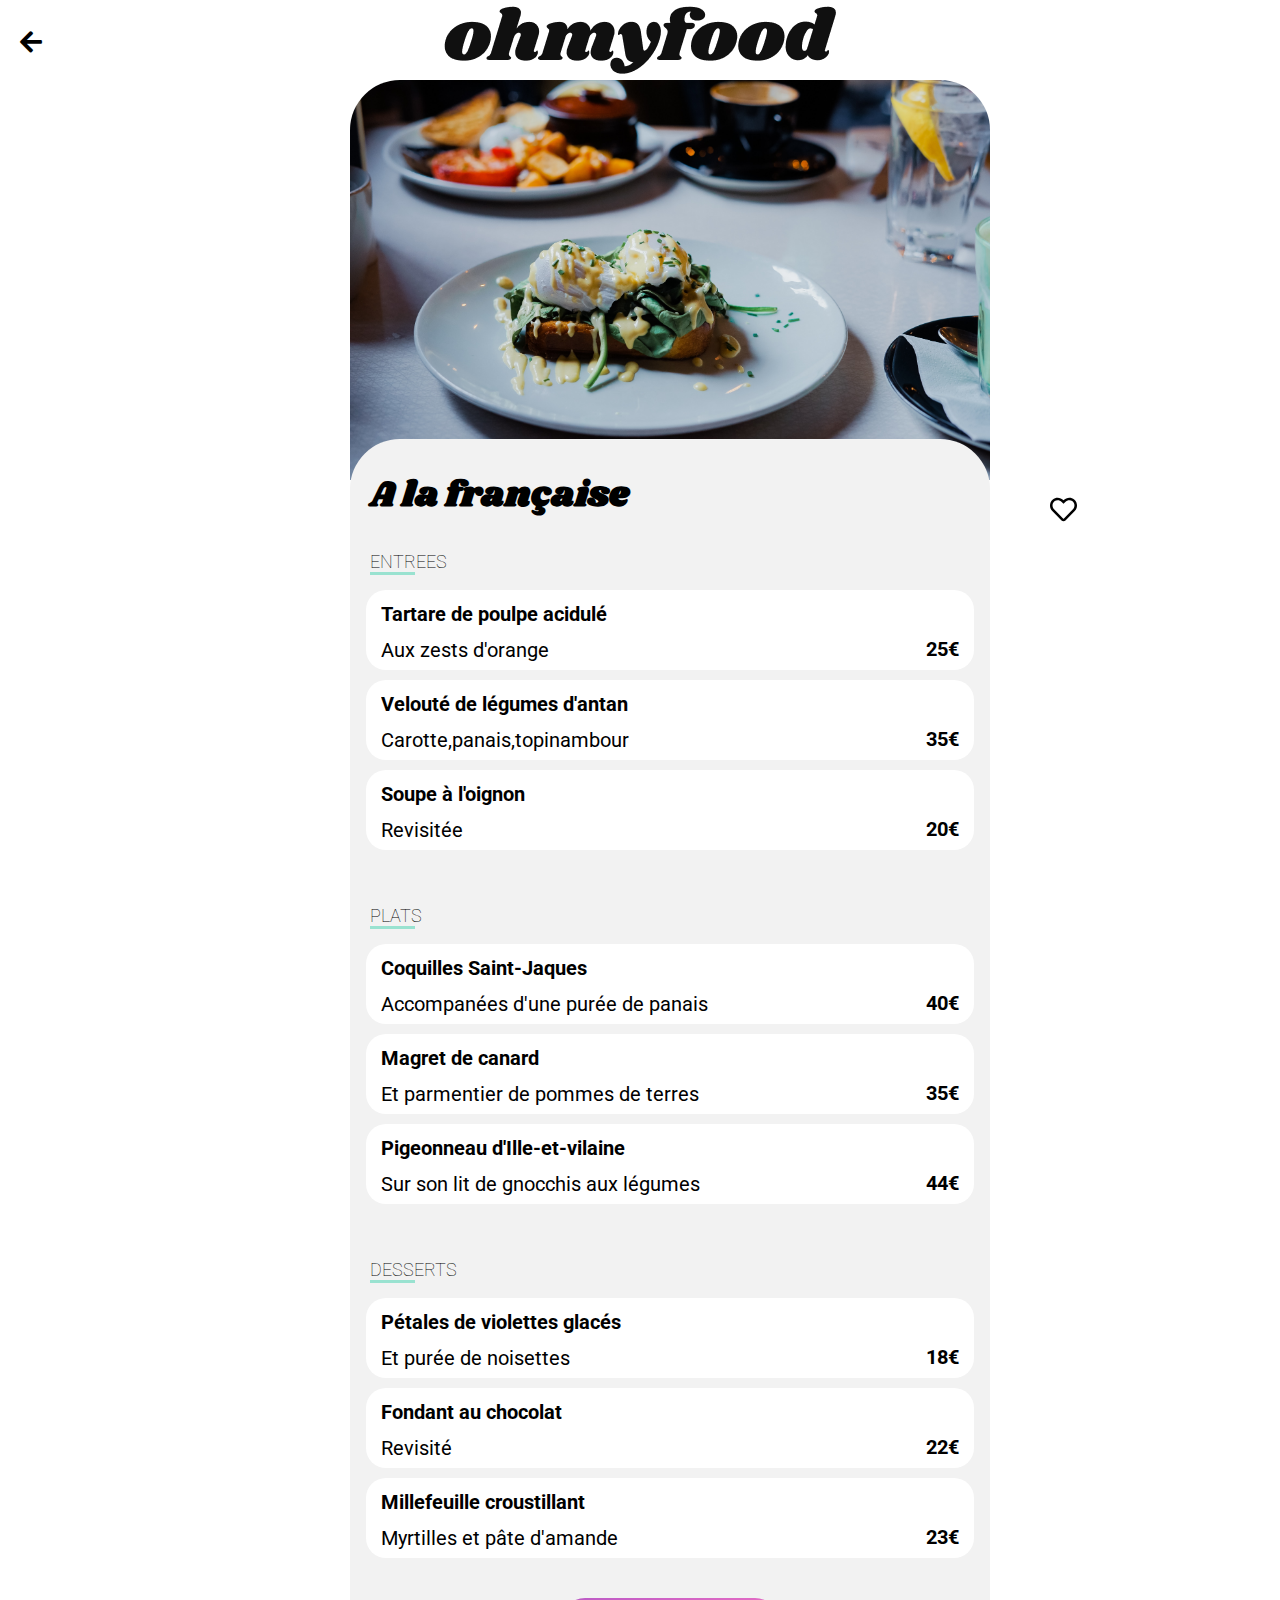
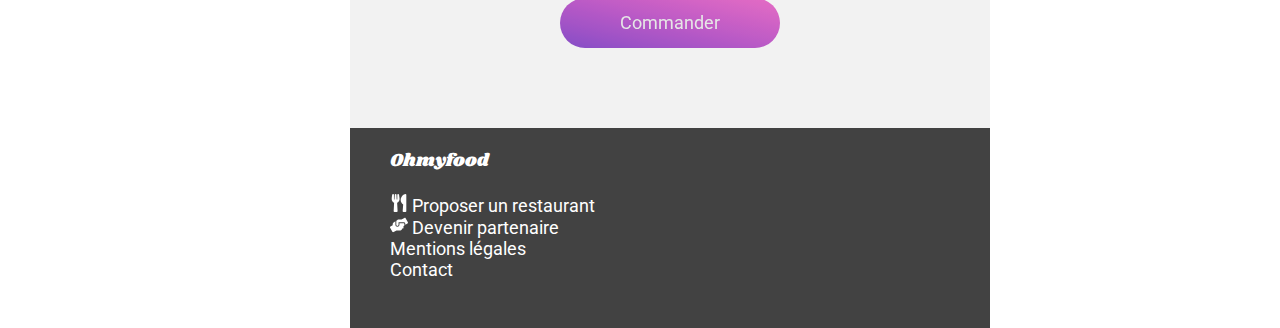
==== commit b0035f65: "ajout code tablette" ====
--- a/restaurants/a-la-francaise.html
+++ b/restaurants/a-la-francaise.html
@@ -8,7 +8,8 @@
 <link href="https://fonts.googleapis.com/css2?family=Roboto&family=Shrikhand&display=swap" rel="stylesheet">
 <link rel="stylesheet" href="https://use.fontawesome.com/releases/v5.15.4/css/all.css">
 <link rel="stylesheet" href="restaurant.css">
-<link rel="stylesheet" href="menu.css">
+<link rel="stylesheet" href="desk.css">
+<link rel="stylesheet" href="tab.css"> 
 <title>a-la-française</title>
 </head>
 <body>
@@ -17,7 +18,7 @@
             <i class="fa fa-arrow-left"></i>
          </a>
         <div class="logo1"><img src="images2/ohmyfood.png" alt="logo-ohmyfood"></div>  
-        <div><img src="images2/toa-heftiba-DQKerTsQwi0-unsplash.jpg" class="img1"></div>
+        <div><img src="images2/toa-heftiba-DQKerTsQwi0-unsplash.jpg" class="img1" alt="restaurant-à-la-française"></div>
     </header>
     <main class="container1">
         <section>
@@ -49,7 +50,6 @@
     </div>
     <div class="vignets">
          <h2>ENTREES</h2>
-         <div class="progress-bar"></div>
          <div class="card">
              <h3>Tartare de poulpe acidulé</h3>
              <p>Aux zests d'orange</p>
@@ -69,9 +69,8 @@
             <span><strong>20€</strong></span>
                </div> 
                </div>  
-               <div class="vignets">  
-         <h2>PLATS</h2>
-         <div class="progress-bar">
+               <div class="vignets">
+         <h2>PLATS</h2>  
          <div class="card">
              <h3>Coquilles Saint-Jaques</h3>
             <p>Accompanées d'une purée de panais</p>
@@ -91,8 +90,7 @@
                     <span><strong>44€</strong></span>
                        </div>
                        </div>
-                    </div> 
-                       <div class="vignets"> 
+        <div class="vignets"> 
          <h2>DESSERTS</h2>
           <div class="card">
             <h3>Pétales de violettes glacés</h3>
@@ -113,18 +111,17 @@
                     <span><strong>23€</strong></span>
                        </div> 
                     </div> 
-                </div>
         <span class="boutton">Commander</span>
     </section>
     <footer>
         <div class="bas-page">
         <span class="font-logo">Ohmyfood</span>
         <div>
-            <span><svg class="icone" aria-hidden="true" focusable="false" data-prefix="fas" data-icon="utensils" class="svg-inline--fa fa-utensils fa-w-13" role="img" xmlns="http://www.w3.org/2000/svg" viewBox="0 0 416 512"><path fill="currentColor" d="M207.9 15.2c.8 4.7 16.1 94.5 16.1 128.8 0 52.3-27.8 89.6-68.9 104.6L168 486.7c.7 13.7-10.2 25.3-24 25.3H80c-13.7 0-24.7-11.5-24-25.3l12.9-238.1C27.7 233.6 0 196.2 0 144 0 109.6 15.3 19.9 16.1 15.2 19.3-5.1 61.4-5.4 64 16.3v141.2c1.3 3.4 15.1 3.2 16 0 1.4-25.3 7.9-139.2 8-141.8 3.3-20.8 44.7-20.8 47.9 0 .2 2.7 6.6 116.5 8 141.8.9 3.2 14.8 3.4 16 0V16.3c2.6-21.6 44.8-21.4 48-1.1zm119.2 285.7l-15 185.1c-1.2 14 9.9 26 23.9 26h56c13.3 0 24-10.7 24-24V24c0-13.2-10.7-24-24-24-82.5 0-221.4 178.5-64.9 300.9z"></path></svg></span>
+            <span><svg aria-hidden="true" focusable="false" data-prefix="fas" data-icon="utensils" class="icone svg-inline--fa fa-utensils fa-w-13" role="img" xmlns="http://www.w3.org/2000/svg" viewBox="0 0 416 512"><path fill="currentColor" d="M207.9 15.2c.8 4.7 16.1 94.5 16.1 128.8 0 52.3-27.8 89.6-68.9 104.6L168 486.7c.7 13.7-10.2 25.3-24 25.3H80c-13.7 0-24.7-11.5-24-25.3l12.9-238.1C27.7 233.6 0 196.2 0 144 0 109.6 15.3 19.9 16.1 15.2 19.3-5.1 61.4-5.4 64 16.3v141.2c1.3 3.4 15.1 3.2 16 0 1.4-25.3 7.9-139.2 8-141.8 3.3-20.8 44.7-20.8 47.9 0 .2 2.7 6.6 116.5 8 141.8.9 3.2 14.8 3.4 16 0V16.3c2.6-21.6 44.8-21.4 48-1.1zm119.2 285.7l-15 185.1c-1.2 14 9.9 26 23.9 26h56c13.3 0 24-10.7 24-24V24c0-13.2-10.7-24-24-24-82.5 0-221.4 178.5-64.9 300.9z"></path></svg></span>
             <span>Proposer un restaurant</span>
         </div>
         <div>
-            <span><svg class="icone" aria-hidden="true" focusable="false" data-prefix="fas" data-icon="hands-helping" class="svg-inline--fa fa-hands-helping fa-w-20" role="img" xmlns="http://www.w3.org/2000/svg" viewBox="0 0 640 512"><path fill="currentColor" d="M488 192H336v56c0 39.7-32.3 72-72 72s-72-32.3-72-72V126.4l-64.9 39C107.8 176.9 96 197.8 96 220.2v47.3l-80 46.2C.7 322.5-4.6 342.1 4.3 357.4l80 138.6c8.8 15.3 28.4 20.5 43.7 11.7L231.4 448H368c35.3 0 64-28.7 64-64h16c17.7 0 32-14.3 32-32v-64h8c13.3 0 24-10.7 24-24v-48c0-13.3-10.7-24-24-24zm147.7-37.4L555.7 16C546.9.7 527.3-4.5 512 4.3L408.6 64H306.4c-12 0-23.7 3.4-33.9 9.7L239 94.6c-9.4 5.8-15 16.1-15 27.1V248c0 22.1 17.9 40 40 40s40-17.9 40-40v-88h184c30.9 0 56 25.1 56 56v28.5l80-46.2c15.3-8.9 20.5-28.4 11.7-43.7z"></path></svg></span>
+            <span><svg aria-hidden="true" focusable="false" data-prefix="fas" data-icon="hands-helping" class="icone svg-inline--fa fa-hands-helping fa-w-20" role="img" xmlns="http://www.w3.org/2000/svg" viewBox="0 0 640 512"><path fill="currentColor" d="M488 192H336v56c0 39.7-32.3 72-72 72s-72-32.3-72-72V126.4l-64.9 39C107.8 176.9 96 197.8 96 220.2v47.3l-80 46.2C.7 322.5-4.6 342.1 4.3 357.4l80 138.6c8.8 15.3 28.4 20.5 43.7 11.7L231.4 448H368c35.3 0 64-28.7 64-64h16c17.7 0 32-14.3 32-32v-64h8c13.3 0 24-10.7 24-24v-48c0-13.3-10.7-24-24-24zm147.7-37.4L555.7 16C546.9.7 527.3-4.5 512 4.3L408.6 64H306.4c-12 0-23.7 3.4-33.9 9.7L239 94.6c-9.4 5.8-15 16.1-15 27.1V248c0 22.1 17.9 40 40 40s40-17.9 40-40v-88h184c30.9 0 56 25.1 56 56v28.5l80-46.2c15.3-8.9 20.5-28.4 11.7-43.7z"></path></svg></span>
             <span>Devenir partenaire</span>
         </div>
         <div>
--- a/restaurants/restaurant.css
+++ b/restaurants/restaurant.css
@@ -45,42 +45,19 @@
       font-weight:lighter;
       font-size:large;  
      }
-      .vignets{
-         animation: fadein 5s;/*Firefox*/
-         -moz-animation:fadein 5s;
-         -webkit-animation: fadein 5s;/*Safari et Chrome */
-         -o-animation:fadein 5s;/*Opera*/
-       }
-       @keyframes fadein{
+    .vignets{
+       animation-name:slideIn;
+       animation-duration:2s;
+       animation-timing-function:linear;
+      
+    }
+       @keyframes slideIn{
          from{
+           transform:translate3d(0, 50px, 0);
            opacity:0;
          }
          to{
-           opacity:1;
-         }
-       }
-       @-moz-keyframes fadein{ /* sur Firefox */
-         from{
-           opacity:0;
-         }
-         to{
-           opacity:1;
-         }
-       }
-       @-webkit-keyframes fadein{ /*sur Safari et chrome*/
-         from{
-           opacity:0;
-         }
-         to{
-           opacity:1;
-         }
-       }
-       @-o-keyframes fadein{ /*sur Opera*/
-         from{
-           opacity:O;
-         
-         }
-         to{
+          transform:translate3d(0, 0, 0);
            opacity:1;
          }
        }
@@ -100,7 +77,9 @@
   width: 1.5rem;
   position: absolute;
 }
-
+.restaurant__figcaption__like__emptyheart:hover{
+  opacity:0;
+}
 .restaurants__figcaption__like__fullheart {
   width: 1.5rem;
   position: absolute;
@@ -111,6 +90,7 @@
   opacity: 1;
   transition: 1s ease-in-out;
 }
+/*checkboxe et apparition du prix*/
 .card{
    box-sizing:border-box;
    background:#ffffff;
@@ -148,9 +128,9 @@
     transition:width ease 0.7s;
    }
    
-   .card:hover h3{
-   
-    width:calc(100% - 100px);
+.card:hover h3{
+   
+  width:calc(100% - 100px);
    
    }
 .card p{
@@ -191,7 +171,7 @@
 
 }
 .card:hover span{
-   width:calc(400px - 140px);
+   width:calc(395px - 140px);
 }
 .boutton{
 display:flex;
@@ -207,6 +187,15 @@
 cursor:pointer;
 margin-top:40px;
 margin-bottom:80px;
+filter:brightness(90%);
+transition:filter 0.7s ease, box-shadow 0.7s ease;
+
+}
+.button-explorer:hover{
+
+     filter:brightness(100%);
+     box-shadow:2px 2px 5px 9px #e0e0e0;
+   
 }
 /*footer*/
 footer{
--- a/restaurants/desk.css
+++ b/restaurants/desk.css
@@ -0,0 +1,241 @@
+@media all and (min-width: 1025px){
+    *{
+       box-sizing: border-box;
+    }
+    
+    html, body{
+       font-family:"Roboto" ,sans-serif;
+       font-size:18px;
+       margin:0;
+       padding:0;
+    }
+    .logo1{
+      display:flex;
+      justify-content:center;
+      align-items:center;
+      margin:0 auto;
+      height:40px;
+      margin-top:20px;
+      margin-bottom:20px;
+       }
+       #toLeft {
+        position:absolute;
+        top:20px;
+        left:20px;
+        cursor:pointer;
+        font-size:25px;
+        line-height:45px;
+        color:#000000;
+        text-align:center;
+       }
+       .img1{
+        width:50%;
+        height:400px;
+        object-fit: cover;
+        object-position:bottom;
+        border-radius:50px 50px 0 0;
+        margin-left:350px;
+     }
+     .container1{
+        width:50%;
+        height:1300px;
+        background-color:#F2F2F2;
+        border-radius:50px 50px 0 0;
+        transform:translateY(-45px);
+        margin-left:350px;  }
+     h1{
+        padding-top:30px;
+        margin-top:0px;
+        margin-left:20px;
+        font-family:"shrikhand", cursive;
+        display:flex;
+     }
+     h2{
+      border-bottom: solid 3px #99E2D0;
+      width:45px;
+      margin-left:20px;
+      display:flex;
+      padding-top:40px;
+      font-weight:lighter;
+      font-size:large;  
+      font-size:18px;
+     }
+     .vignets{
+      animation-name:slideIn;
+      animation-duration:2s;
+      animation-timing-function:linear;
+     
+   }
+      @keyframes slideIn{
+        from{
+          transform:translate3d(0, 50px, 0);
+          opacity:0;
+        }
+        to{
+         transform:translate3d(0, 0, 0);
+          opacity:1;
+        }
+      }
+      
+     /* heart checkboxes */
+
+.restaurantmenu__presentation__title__like,
+.restaurants__figcaption__like {
+  position: relative;
+  display:flex;
+  width: 2rem;
+  margin: 0.3rem 0.5rem 0 0;
+  cursor: pointer;
+  margin-top:-55px;
+  margin-left:600px;
+}
+
+.restaurants__figcaption__like__emptyheart {
+  width: 1.5rem;
+  position: absolute;
+}
+
+.restaurants__figcaption__like__fullheart {
+  width: 1.5rem;
+  position: absolute;
+  opacity: 0;
+}
+
+.restaurants__figcaption__like__fullheart:hover {
+  opacity: 1;
+  transition: 1s ease-in-out;
+  
+}
+ /*checkboxe et apparition du prix*/      
+       .card{
+        box-sizing:border-box;
+        background:#ffffff;
+        padding:15px;
+        border-radius:20px;
+        margin:0 auto;
+        height:80px;
+        width:95%;
+        position:relative;
+        margin-bottom: 10px;
+     }
+     
+     .card div{
+     
+      position:absolute;
+      top:0;
+      right:0;
+      width:0px;
+      height:80px;
+      border-radius:0 20px 20px 0;
+      background:#009688;
+      transition:width ease 0.5s;
+     }
+     
+     .card:hover div{
+     
+      width:80px;
+     
+     }
+     h3{
+        font-size:18px;
+        font-weight:bolder;  
+        margin-top:-3px;
+        text-overflow:ellipsis;
+        overflow:hidden;
+        white-space: nowrap;
+        transition:width ease 0.7s;
+        }
+        
+        .card:hover h3{
+        
+         width:calc(100% - 100px);
+        
+        }
+     .card p{
+        font-size:18px;
+      margin-top:-2px;
+      text-overflow:ellipsis;
+      overflow:hidden;
+      white-space: nowrap;
+      transition:width ease 0.7s;
+     }
+     
+     .card:hover p{
+     
+      width:calc(100% - 70px);
+     
+     }
+     .card svg{
+      width:0px;
+      height:28px;
+      
+      }
+      .card:hover svg{
+         width:28px;
+         transform:rotate(360deg);
+         transition:transform ease 1s;
+         display:inline-block;
+         margin-top:27px;
+         margin-left:27px;
+      }
+     .card span{
+        display:flex;
+        justify-content:flex-end;
+        width:100%;
+        margin-top:-40px;  
+        transition:width ease 1s;
+        margin-right:0;
+     }
+     .card:hover span{
+        width:calc(630px - 100px);
+     }
+     .boutton{
+        display:flex;
+        justify-content:center;
+        align-items:center;
+        width:220px;
+        height:50px;
+        color:#ffffff;
+        border-radius:30px;
+        background-image: linear-gradient(to right top, #9356dc, #b35cdc, #cf64dc, #e86edb, #ff79da); 
+        margin:0 auto;
+        position:relative;
+        cursor:pointer;
+        margin-top:40px;
+        margin-bottom:80px;
+        filter:brightness(90%);
+        transition:filter 0.7s ease, box-shadow 0.7s ease;
+       }
+   .boutton:hover{
+
+     filter:brightness(100%);
+     box-shadow:2px 2px 5px 9px #e0e0e0;
+        }
+        /*footer*/
+        footer{
+           height:200px;
+           background-color:#424242;
+        
+        }
+        .font-logo{
+           display:flex;
+           font-family: "Shrikhand", cursive;
+           margin-bottom:20px;
+        }
+        .bas-page{
+           padding-left:40px;
+           color:#ffffff;
+           padding-top:20px;
+        }
+        
+        .icone{
+           width:18px;
+           height:18px;
+        }
+        footer a{
+           color:#ffffff;
+           text-decoration:none;
+        } 
+        
+          
+}--- a/restaurants/tab.css
+++ b/restaurants/tab.css
@@ -0,0 +1,113 @@
+@media all and (min-width: 768px){
+    /* heart checkboxes */
+
+.restaurantmenu__presentation__title__like,
+.restaurants__figcaption__like {
+  position: relative;
+  width: 2rem;
+  margin: 0.3rem 0.5rem 0 0;
+  margin-left:700px;
+  margin-top:-50px;
+}
+
+.restaurants__figcaption__like__emptyheart {
+  width: 1.5rem;
+  position: absolute;
+}
+.restaurant__figcaption__like__emptyheart:hover{
+  opacity:0;
+}
+.restaurants__figcaption__like__fullheart {
+  width: 1.5rem;
+  position: absolute;
+  opacity: 0;
+}
+
+.restaurants__figcaption__like__fullheart:hover {
+  opacity: 1;
+  transition: 1s ease-in-out;
+}
+/*checkboxe et apparition du prix*/
+.card{
+   box-sizing:border-box;
+   background:#ffffff;
+   padding:15px;
+   border-radius:20px;
+   margin:0 auto;
+   height:80px;
+   width:95%;
+   position:relative;
+   margin-bottom: 10px;
+}
+.card div{
+position:absolute;
+ top:0;
+ right:0;
+ width:0px;
+ height:80px;
+ border-radius:0 20px 20px 0;
+ background:#009688;
+ transition:width ease 0.5s;
+ text-align:center;
+}
+
+.card:hover div{
+
+ width:80px;
+
+}
+h3{
+    font-size:20px;  
+    margin-top:-3px;
+    text-overflow:ellipsis;
+     overflow:hidden;
+     white-space: nowrap;
+     transition:width ease 0.7s;
+    }
+    
+ .card:hover h3{
+    
+   width:calc(100% - 100px);
+    
+    }
+ .card p{
+ font-size:20px;
+  margin-top:-8px;
+  text-overflow:ellipsis;
+  overflow:hidden;
+  white-space: nowrap;
+  transition:width ease 0.7s;
+ }
+ 
+ .card:hover p{
+ 
+  width:calc(100% - 100px);
+ 
+ }
+ .card svg{
+ width:0px;
+ height:28px;
+ 
+ }
+ .card:hover svg{
+    width:28px;
+    transform:rotate(360deg);
+    transition:transform ease 1s;
+    display:inline-block;
+    /* margin:0 auto !important; */
+    margin-top:27px;
+ }
+ .card span{
+    display:flex;
+    width:100%;
+    justify-content:flex-end;
+    align-items:center;
+    margin-top:-45px;  
+    transition:width ease 0.5s;
+    font-size:20px;
+ 
+ }
+ .card:hover span{
+    width:calc(800px - 180px);
+ }
+}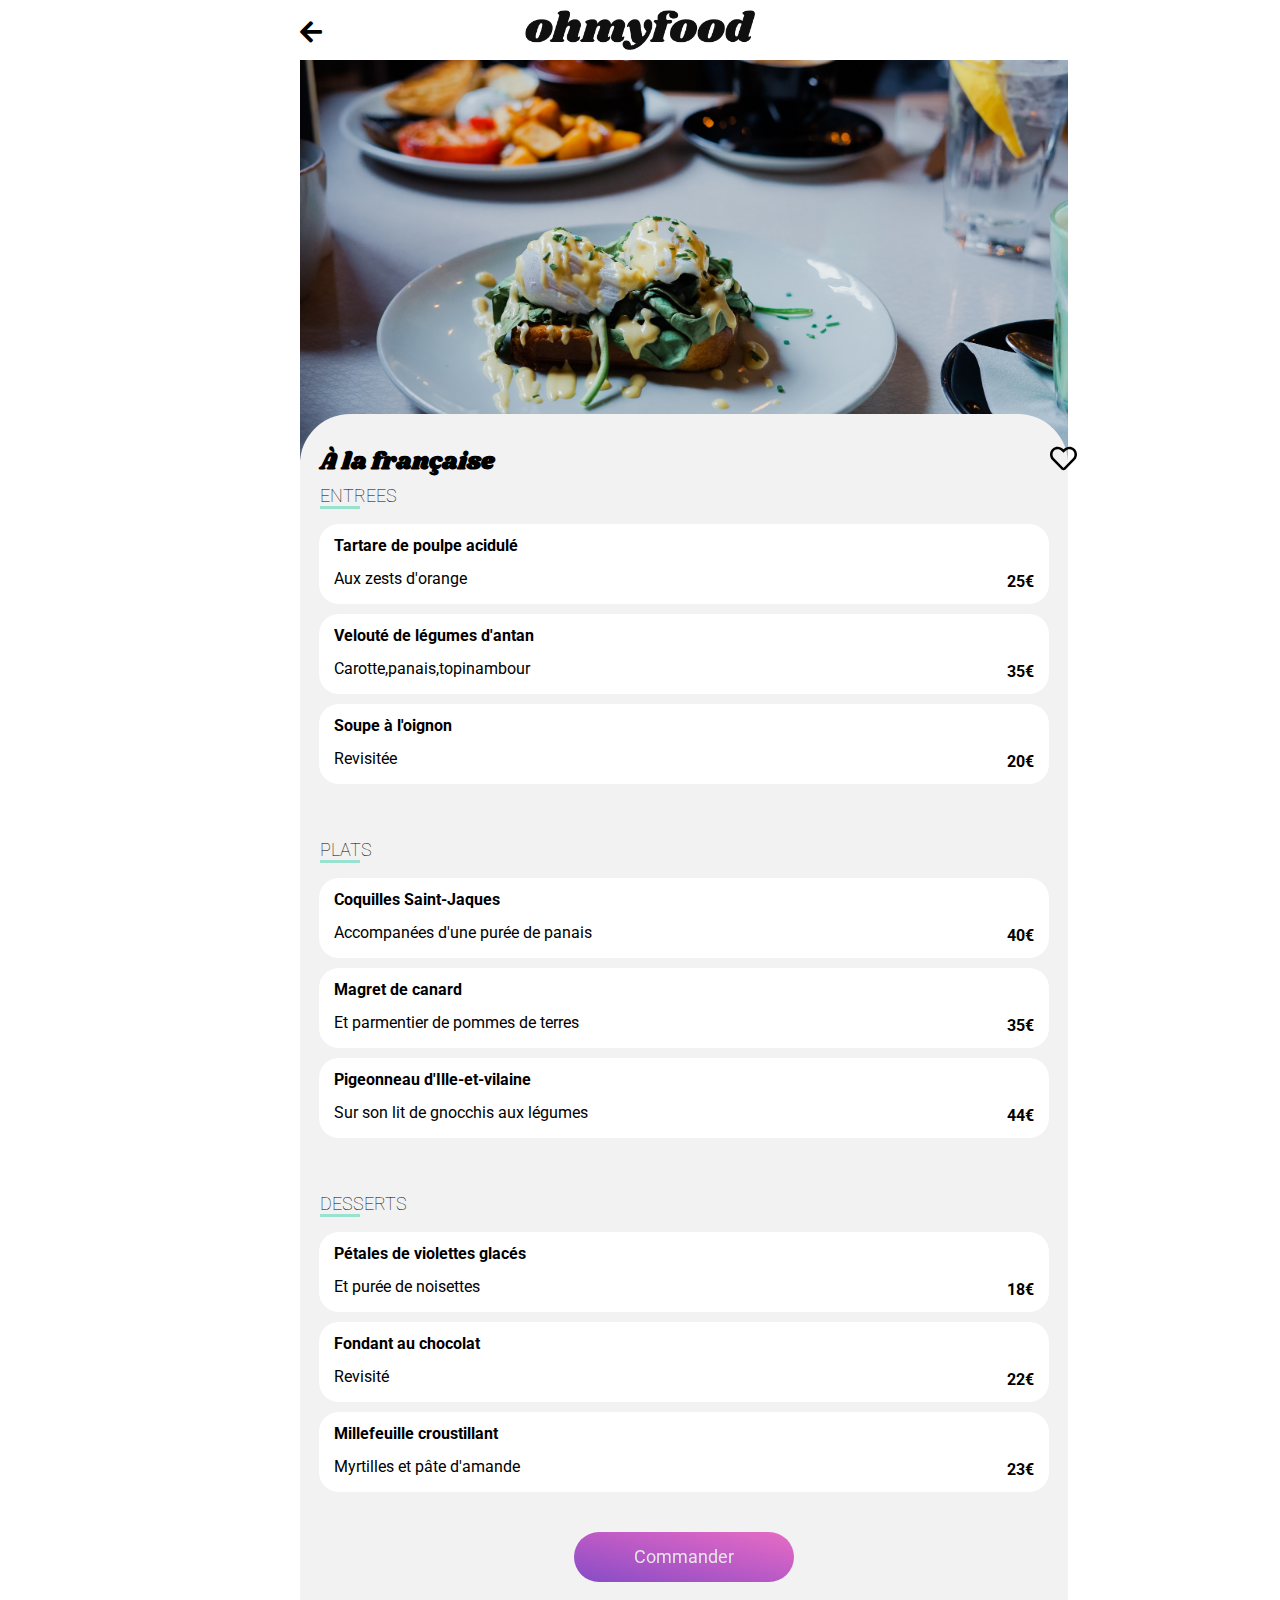
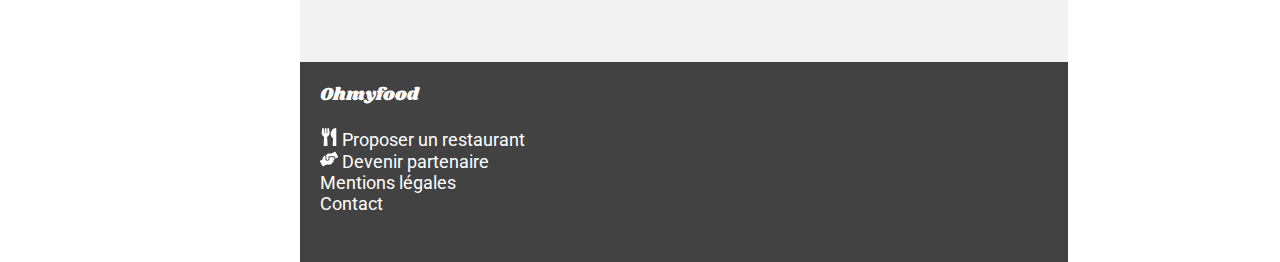
==== commit b1100fa8: "changement du svg coeur sur dossier img" ====
--- a/restaurants/a-la-francaise.html
+++ b/restaurants/a-la-francaise.html
@@ -7,9 +7,9 @@
 <link rel="preconnect" href="https://fonts.gstatic.com" crossorigin>
 <link href="https://fonts.googleapis.com/css2?family=Roboto&family=Shrikhand&display=swap" rel="stylesheet">
 <link rel="stylesheet" href="https://use.fontawesome.com/releases/v5.15.4/css/all.css">
-<link rel="stylesheet" href="restaurant.css">
-<link rel="stylesheet" href="desk.css">
-<link rel="stylesheet" href="tab.css"> 
+<link rel="stylesheet" href="../css/restaurant.css">
+<link rel="stylesheet" href="../css/desktop-restaurants.css">
+<link rel="stylesheet" href="../css/tablette-restaurants.css"> 
 <title>a-la-française</title>
 </head>
 <body>
@@ -23,27 +23,16 @@
     <main class="container1">
         <section>
             <div>
-           <h1>A la française</h1>
+           <h1>&Agrave; la française</h1>
            <div class="restaurants__figcaption__like">
             <div class="restaurants__figcaption__like__emptyheart">
                 <!-- svg coeur vide -->
-    <svg aria-hidden="true" focusable="false" data-prefix="far" data-icon="heart-main" class="heart-main svg-inline--fa fa-heart fa-w-16" role="img" xmlns="http://www.w3.org/2000/svg" viewBox="0 0 512 512"><path fill="currentColor" d="M458.4 64.3C400.6 15.7 311.3 23 256 79.3 200.7 23 111.4 15.6 53.6 64.3-21.6 127.6-10.6 230.8 43 285.5l175.4 178.7c10 10.2 23.4 15.9 37.6 15.9 14.3 0 27.6-5.6 37.6-15.8L469 285.6c53.5-54.7 64.7-157.9-10.6-221.3zm-23.6 187.5L259.4 430.5c-2.4 2.4-4.4 2.4-6.8 0L77.2 251.8c-36.5-37.2-43.9-107.6 7.3-150.7 38.9-32.7 98.9-27.8 136.5 10.5l35 35.7 35-35.7c37.8-38.5 97.8-43.2 136.5-10.6 51.1 43.1 43.5 113.9 7.3 150.8z"></path></svg>
+                <img src="images2/empty-heart.svg" alt="coeur-vide">
     <!--  -->
          </div>
 <div class="restaurants__figcaption__like__fullheart">
     <!-- svg coeur dégradé -->
-    <svg aria-hidden="true" focusable="false" data-prefix="far" data-icon="heart-background" class="heart-background svg-inline--fa fa-heart fa-w-16" role="img" xmlns="http://www.w3.org/2000/svg" viewBox="0 0 512 512">
-        <defs>
-            <linearGradient id="gradient-fill" x1="0" y1="0" x2="800" y2="0" gradientUnits="userSpaceOnUse">
-              <stop offset="0" stop-color="#9356dc" />
-              <stop offset="0.25" stop-color="#a85adc" />
-              <stop offset="0.5" stop-color="#cf64dc" />
-              <stop offset="0.75" stop-color="#f172da" />
-              <stop offset="1" stop-color="#ff79da" />
-            </linearGradient>
-          </defs>
-          <path fill="url(#gradient-fill) #9356dc" d="M462.3 62.6C407.5 15.9 326 24.3 275.7 76.2L256 96.5l-19.7-20.3C186.1 24.3 104.5 15.9 49.7 62.6c-62.8 53.6-66.1 149.8-9.9 207.9l193.5 199.8c12.5 12.9 32.8 12.9 45.3 0l193.5-199.8c56.3-58.1 53-154.3-9.8-207.9z"></path>
-        </svg>
+    <img src="images2/full-heart.svg" alt="coeur-dégradé">
         <!--  -->
     </div>
     </div>
--- a/css/desktop-restaurants.css
+++ b/css/desktop-restaurants.css
@@ -0,0 +1,236 @@
+@media screen and (min-width:1025px){
+        *{
+           box-sizing: border-box;
+        }
+        
+        html, body{
+           font-family:"Roboto" ,sans-serif;
+           font-size:18px;
+           margin:0;
+           padding:0;
+           flex-direction:column;
+        }
+        .logo1{
+          display:flex;
+          justify-content: center;
+          margin:0 auto;
+          height:40px;
+          margin-top:10px;
+          margin-bottom:10px;
+       }
+       .img1{
+          width:60%;
+          height:400px;
+          object-fit: cover;
+          margin-left:300px;
+       }
+       .container1{
+          width:60%;
+          height:1300px;
+          background-color:#F2F2F2;
+          border-radius:50px 50px 0 0;
+          transform:translateY(-50px);
+          margin-left:300px;
+       }
+        h1{
+           padding-top:30px;
+           margin-top:0px;
+           margin-left:20px;
+           font-family:"shrikhand", cursive;
+           font-size:24px;
+        }
+        h2{
+          border-bottom: solid 3px #99E2D0;
+          width:40px;
+          margin-left:20px;
+          padding-top:40px;
+          font-weight:lighter;
+          font-size:large;  
+         }
+        .vignets{
+           animation-name:slideIn;
+           animation-duration:2s;
+           animation-timing-function:linear;
+          
+        }
+           @keyframes slideIn{
+             from{
+               transform:translate3d(0, 50px, 0);
+               opacity:0;
+             }
+             to{
+              transform:translate3d(0, 0, 0);
+               opacity:1;
+             }
+           }
+           
+    /* heart checkboxes */
+    
+    .restaurantmenu__presentation__title__like,
+    .restaurants__figcaption__like {
+      position: relative;
+      width: 2rem;
+      margin: 0.3rem 0.5rem 0 0;
+      margin-left:750px;
+      margin-top:-50px;
+    }
+    
+    .restaurants__figcaption__like__emptyheart {
+      width: 1.5rem;
+      position: absolute;
+    }
+    .restaurant__figcaption__like__emptyheart:hover{
+      opacity:0;
+    }
+    .restaurants__figcaption__like__fullheart {
+      width: 1.5rem;
+      position: absolute;
+      opacity: 0;
+    }
+    
+    .restaurants__figcaption__like__fullheart:hover {
+      opacity: 1;
+      transition: 1s ease-in-out;
+    }
+    /*checkboxe et apparition du prix*/
+    .card{
+       box-sizing:border-box;
+       background:#ffffff;
+       padding:15px;
+       border-radius:20px;
+       margin:0 auto;
+       height:80px;
+       width:95%;
+       position:relative;
+       margin-bottom: 10px;
+    }
+    .card div{
+    position:absolute;
+     top:0;
+     right:0;
+     width:0px;
+     height:80px;
+     border-radius:0 20px 20px 0;
+     background:#009688;
+     transition:width ease 0.5s;
+     text-align:center;
+    }
+    
+    .card:hover div{
+    
+     width:80px;
+    
+    }
+    h3{
+       font-size:16px;  
+       margin-top:-3px;
+       text-overflow:ellipsis;
+        overflow:hidden;
+        white-space: nowrap;
+        transition:width ease 0.7s;
+       }
+       
+    .card:hover h3{
+       
+      width:calc(100% - 100px);
+       
+       }
+    .card p{
+    font-size:16px;
+     margin-top:-2px;
+     text-overflow:ellipsis;
+     overflow:hidden;
+     white-space: nowrap;
+     transition:width ease 0.7s;
+    }
+    
+    .card:hover p{
+    
+     width:calc(100% - 100px);
+    
+    }
+    .card svg{
+    width:0px;
+    height:28px;
+    
+    }
+    .card:hover svg{
+       width:28px;
+       transform:rotate(360deg);
+       transition:transform ease 1s;
+       display:inline-block;
+       /* margin:0 auto !important; */
+       margin-top:27px;
+    }
+    .card span{
+       display:flex;
+       width:100%;
+       justify-content:flex-end;
+       align-items:center;
+       margin-top:-32px;  
+       transition:width ease 0.5s;
+       font-size:16px;
+    
+    }
+    .card:hover span{
+       width:calc(650px - 0px);
+    }
+    .boutton{
+    display:flex;
+    justify-content:center;
+    align-items:center;
+    width:220px;
+    height:50px;
+    color:#ffffff;
+    border-radius:30px;
+    background-image: linear-gradient(to right top, #9356dc, #b35cdc, #cf64dc, #e86edb, #ff79da);
+    margin:0 auto;
+    position:relative;
+    cursor:pointer;
+    margin-top:40px;
+    margin-bottom:80px;
+    filter:brightness(90%);
+    transition:filter 0.7s ease, box-shadow 0.7s ease;
+    
+    }
+    .button-explorer:hover{
+    
+         filter:brightness(100%);
+         box-shadow:2px 2px 5px 9px #e0e0e0;
+       
+    }
+    /*footer*/
+    footer{
+       height:200px;
+       background-color:#424242;
+    }
+    .font-logo{
+       display:flex;
+       font-family: "Shrikhand", cursive;
+       margin-bottom:20px;
+    }
+    .bas-page{
+       padding-left:20px;
+       color:#ffffff;
+       padding-top:20px;
+    }
+    
+    .icone{
+       width:18px;
+       height:18px;
+    }
+    footer a{
+       color:#ffffff;
+       text-decoration:none;
+    } 
+    #toLeft {
+       position:absolute;
+       top:10px;
+       left:300px;
+       cursor:pointer;
+       font-size:25px;
+       line-height:45px;
+       color:#000000;
+       text-align:center;
+      } 
+    }--- a/css/tablette-restaurants.css
+++ b/css/tablette-restaurants.css
@@ -0,0 +1,234 @@
+@media screen and (min-width: 768px) and (max-width: 1024px){
+  *{
+    box-sizing: border-box;
+ }
+ 
+ html, body{
+    font-family:"Roboto" ,sans-serif;
+    font-size:18px;
+    margin:0;
+    padding:0;
+    flex-direction:column;
+ }
+ .logo1{
+   display:flex;
+   justify-content: center;
+   margin:0 auto;
+   height:40px;
+   margin-top:10px;
+   margin-bottom:10px;
+}
+.img1{
+   width:100%;
+   height:350px;
+   object-fit: cover;
+}
+.container1{
+   width:100%;
+   height:1300px;
+   background-color:#F2F2F2;
+   border-radius:50px 50px 0 0;
+   transform:translateY(-50px);
+}
+ h1{
+    padding-top:30px;
+    margin-top:0px;
+    margin-left:20px;
+    font-family:"shrikhand", cursive;
+    font-size:24px;
+ }
+ h2{
+   border-bottom: solid 3px #99E2D0;
+   width:40px;
+   margin-left:20px;
+   padding-top:40px;
+   font-weight:lighter;
+   font-size:large;  
+  }
+ .vignets{
+    animation-name:slideIn;
+    animation-duration:2s;
+    animation-timing-function:linear;
+   
+ }
+    @keyframes slideIn{
+      from{
+        transform:translate3d(0, 50px, 0);
+        opacity:0;
+      }
+      to{
+       transform:translate3d(0, 0, 0);
+        opacity:1;
+      }
+    }
+    
+/* heart checkboxes */
+
+.restaurantmenu__presentation__title__like,
+.restaurants__figcaption__like {
+position: relative;
+width: 2rem;
+margin: 0.3rem 0.5rem 0 0;
+margin-left:700px;
+margin-top:-50px;
+}
+
+.restaurants__figcaption__like__emptyheart {
+width: 1.5rem;
+position: absolute;
+}
+.restaurant__figcaption__like__emptyheart:hover{
+opacity:0;
+}
+.restaurants__figcaption__like__fullheart {
+width: 1.5rem;
+position: absolute;
+opacity: 0;
+}
+
+.restaurants__figcaption__like__fullheart:hover {
+opacity: 1;
+transition: 1s ease-in-out;
+}
+/*checkboxe et apparition du prix*/
+.card{
+box-sizing:border-box;
+background:#ffffff;
+padding:15px;
+border-radius:20px;
+margin:0 auto;
+height:80px;
+width:95%;
+position:relative;
+margin-bottom: 10px;
+}
+.card div{
+position:absolute;
+top:0;
+right:0;
+width:0px;
+height:80px;
+border-radius:0 20px 20px 0;
+background:#009688;
+transition:width ease 0.5s;
+text-align:center;
+}
+
+.card:hover div{
+
+width:80px;
+
+}
+h3{
+font-size:16px;  
+margin-top:-3px;
+text-overflow:ellipsis;
+ overflow:hidden;
+ white-space: nowrap;
+ transition:width ease 0.7s;
+}
+
+.card:hover h3{
+
+width:calc(100% - 100px);
+
+}
+.card p{
+font-size:16px;
+margin-top:-2px;
+text-overflow:ellipsis;
+overflow:hidden;
+white-space: nowrap;
+transition:width ease 0.7s;
+}
+
+.card:hover p{
+
+width:calc(100% - 100px);
+
+}
+.card svg{
+width:0px;
+height:28px;
+
+}
+.card:hover svg{
+width:28px;
+transform:rotate(360deg);
+transition:transform ease 1s;
+display:inline-block;
+/* margin:0 auto !important; */
+margin-top:27px;
+}
+.card span{
+display:flex;
+width:100%;
+justify-content:flex-end;
+align-items:center;
+margin-top:-32px;  
+transition:width ease 0.5s;
+font-size:16px;
+
+}
+.card:hover span{
+width:calc(600px - 0px);
+}
+.boutton{
+display:flex;
+justify-content:center;
+align-items:center;
+width:220px;
+height:50px;
+color:#ffffff;
+border-radius:30px;
+background-image: linear-gradient(to right top, #9356dc, #b35cdc, #cf64dc, #e86edb, #ff79da);
+margin:0 auto;
+position:relative;
+cursor:pointer;
+margin-top:40px;
+margin-bottom:80px;
+filter:brightness(90%);
+transition:filter 0.7s ease, box-shadow 0.7s ease;
+
+}
+.boutton:hover{
+
+filter:brightness(100%);
+box-shadow:2px 2px 5px 9px #e0e0e0;
+
+}
+/*footer*/
+footer{
+height:200px;
+background-color:#424242;
+}
+.font-logo{
+display:flex;
+font-family: "Shrikhand", cursive;
+margin-bottom:20px;
+}
+.bas-page{
+padding-left:20px;
+color:#ffffff;
+padding-top:20px;
+}
+
+.icone{
+width:18px;
+height:18px;
+}
+footer a{
+color:#ffffff;
+text-decoration:none;
+} 
+#toLeft {
+position:absolute;
+top:10px;
+left:10px;
+cursor:pointer;
+font-size:25px;
+line-height:45px;
+color:#000000;
+text-align:center;
+} 
+}